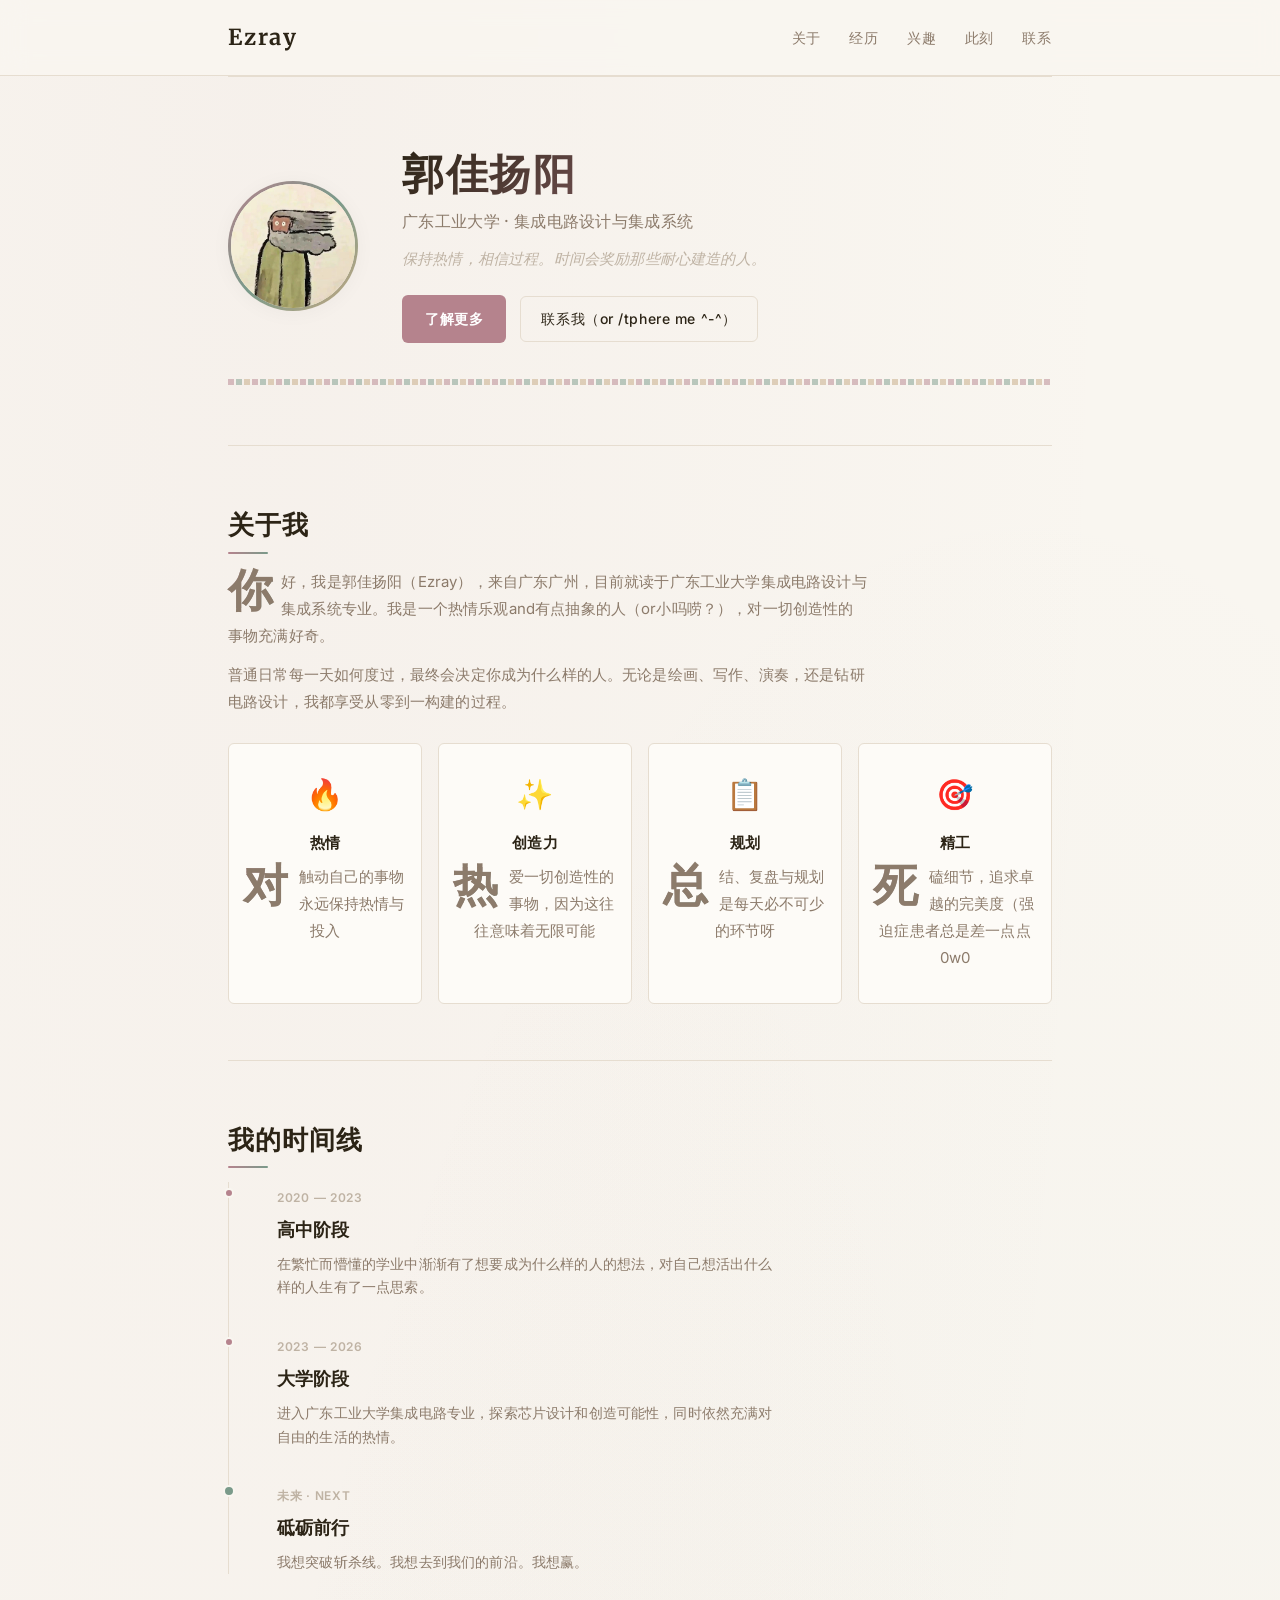
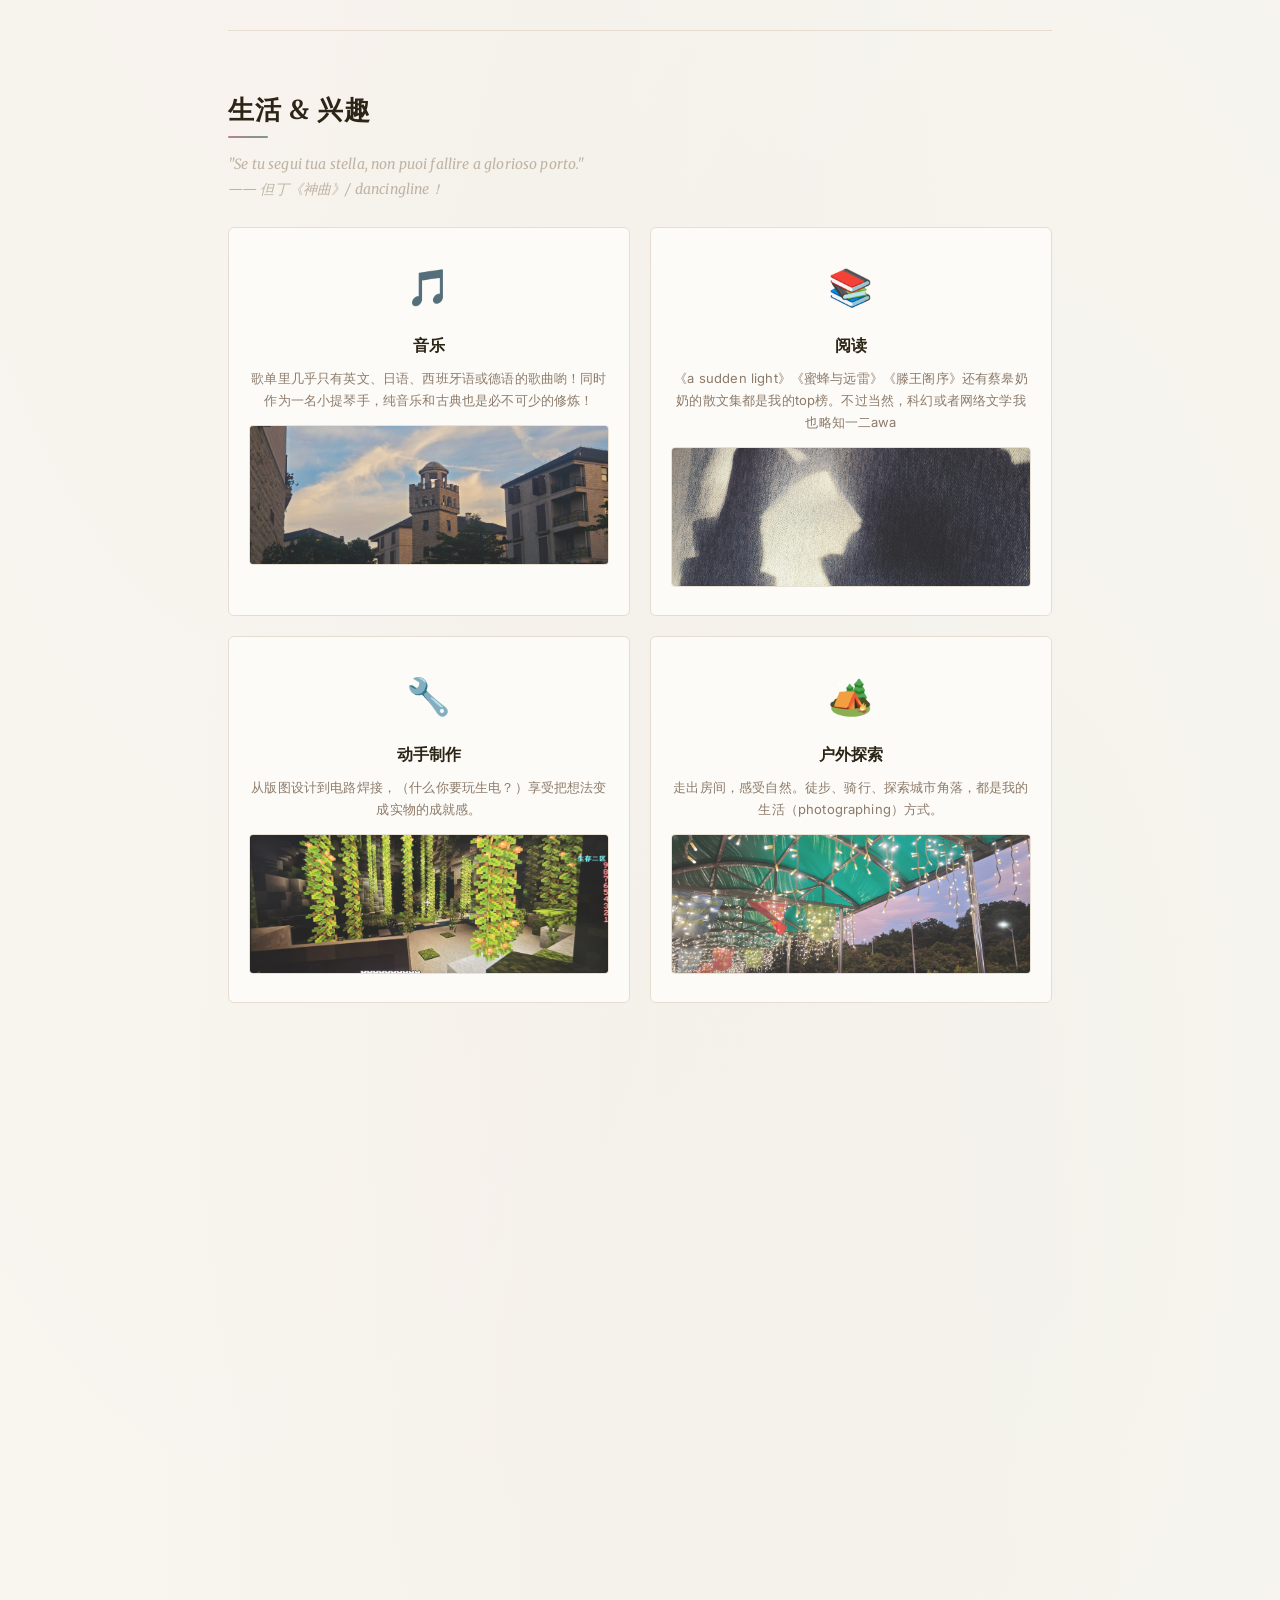
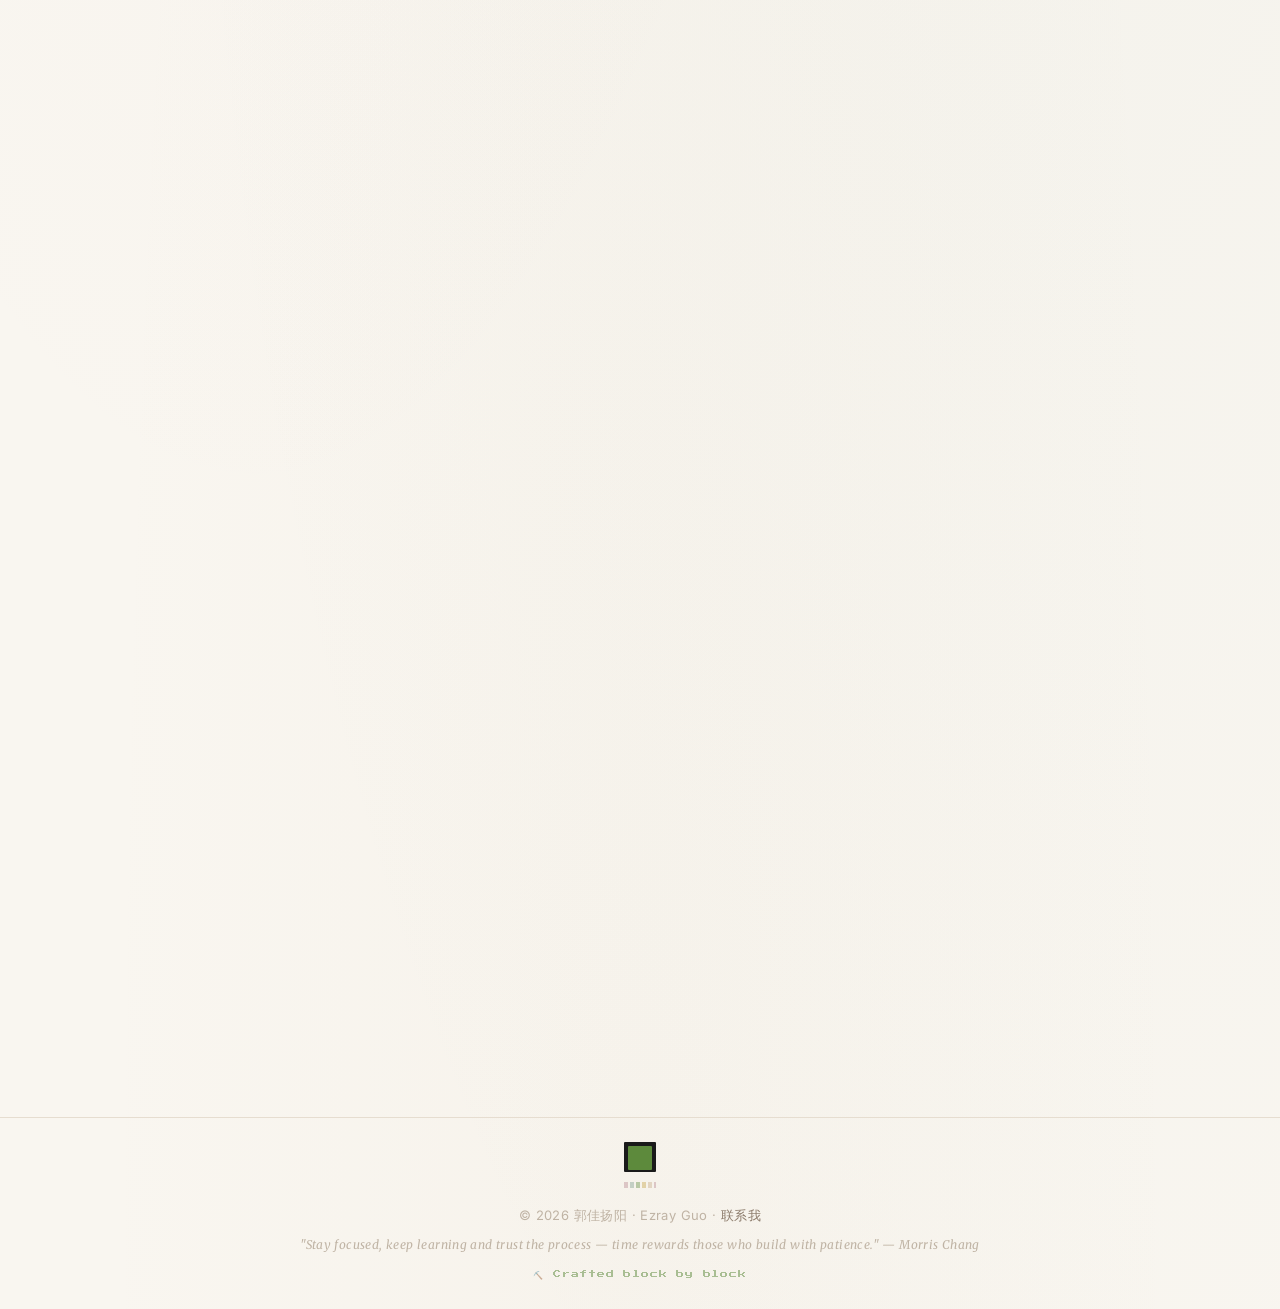
==== 请点击这里查看我的网页.html @ bd30892e "全面系统优化" ====
<!DOCTYPE html>
<html lang="zh-CN">
<head>
  <meta charset="UTF-8" />
  <meta name="viewport" content="width=device-width, initial-scale=1.0" />
  <title>Ezray Guo — 个人网站</title>
  <meta name="description" content="郭佳扬阳 — 广东工业大学，集成电路设计与集成系统。热爱音乐、阅读、创作与探索。" />
  <meta name="keywords" content="郭佳扬阳, Ezray Guo, 广东工业大学, 集成电路, IC 设计, 个人网站" />
  <meta property="og:title" content="Ezray Guo — 保持热情，相信过程" />
  <meta property="og:description" content="广东工业大学 | 集成电路设计。热爱音乐、阅读、创作与探索。" />
  <meta property="og:type" content="website" />
  <meta property="og:image" content="avatar.jpg" />
  <link href="https://fonts.googleapis.com/css2?family=Inter:wght@400;500;600;700&family=Merriweather:wght@400;700&family=Press+Start+2P&display=swap" rel="stylesheet">
  <link rel="stylesheet" href="style.css" />
</head>
<body>
  <header>
    <div class="container">
      <nav aria-label="主导航">
        <a href="#home" class="logo">Ezray</a>
        <ul class="nav-links">
          <li><a href="#about">关于</a></li>
          <li><a href="#timeline">经历</a></li>
          <li><a href="#interests">兴趣</a></li>
          <li><a href="#now">此刻</a></li>
          <li><a href="#contact">联系</a></li>
        </ul>
      </nav>
    </div>
  </header>

  <main>
    <div class="container">

      <!-- Hero -->
      <section id="home" class="hero" aria-labelledby="hero-title">
        <div class="hero-inner">
          <img src="avatar.jpg" alt="郭佳扬阳的头像" class="avatar" />
          <div class="intro">
            <h1 id="hero-title">郭佳扬阳</h1>
            <p class="subtitle">广东工业大学 · 集成电路设计与集成系统</p>
            <p class="tagline">保持热情，相信过程。时间会奖励那些耐心建造的人。</p>
            <p>
              <a href="#about" class="btn">了解更多</a>
              <a href="#contact" class="btn-outline">联系我（or /tphere me ^-^）</a>
            </p>
          </div>
        </div>
        <div class="pixel-divider"></div>
      </section>

      <!-- About Me -->
      <section id="about" aria-labelledby="about-title">
        <h2 id="about-title">关于我</h2>
        <p>你好，我是郭佳扬阳（Ezray），来自广东广州，目前就读于广东工业大学集成电路设计与集成系统专业。我是一个热情乐观and有点抽象的人（or小吗唠？），对一切创造性的事物充满好奇。</p>
        <p>普通日常每一天如何度过，最终会决定你成为什么样的人。无论是绘画、写作、演奏，还是钻研电路设计，我都享受从零到一构建的过程。</p>

        <div class="traits">
          <div class="trait-card">
            <span class="trait-icon">🔥</span>
            <h3>热情</h3>
            <p>对触动自己的事物永远保持热情与投入</p>
          </div>
          <div class="trait-card">
            <span class="trait-icon">✨</span>
            <h3>创造力</h3>
            <p>热爱一切创造性的事物，因为这往往意味着无限可能</p>
          </div>
          <div class="trait-card">
            <span class="trait-icon">📋</span>
            <h3>规划</h3>
            <p>总结、复盘与规划是每天必不可少的环节呀</p>
          </div>
          <div class="trait-card">
            <span class="trait-icon">🎯</span>
            <h3>精工</h3>
            <p>死磕细节，追求卓越的完美度（强迫症患者总是差一点点0w0</p>
          </div>
        </div>
      </section>

      <!-- Timeline -->
      <section id="timeline" aria-labelledby="timeline-title">
        <h2 id="timeline-title">我的时间线</h2>
        <div class="timeline">
          <div class="timeline-item">
            <div class="timeline-dot"></div>
            <div class="timeline-content">
              <span class="timeline-year">2020 — 2023</span>
              <h3>高中阶段</h3>
              <p>在繁忙而懵懂的学业中渐渐有了想要成为什么样的人的想法，对自己想活出什么样的人生有了一点思索。</p>
            </div>
          </div>
          <div class="timeline-item">
            <div class="timeline-dot"></div>
            <div class="timeline-content">
              <span class="timeline-year">2023 — 2026</span>
              <h3>大学阶段</h3>
              <p>进入广东工业大学集成电路专业，探索芯片设计和创造可能性，同时依然充满对自由的生活的热情。</p>
            </div>
          </div>
          <div class="timeline-item">
            <div class="timeline-dot future"></div>
            <div class="timeline-content">
              <span class="timeline-year">未来 · NEXT</span>
              <h3>砥砺前行</h3>
              <p>我想突破斩杀线。我想去到我们的前沿。我想赢。</p>
            </div>
          </div>
        </div>
      </section>

      <!-- Interests -->
      <section id="interests" aria-labelledby="interests-title">
        <h2 id="interests-title">生活 & 兴趣</h2>
        <p class="section-desc">"Se tu segui tua stella, non puoi fallire a glorioso porto."<br>—— 但丁《神曲》/ dancingline！</p>

        <div class="interests-grid">
          <div class="interest-card">
            <div class="interest-icon">🎵</div>
            <h3>音乐</h3>
            <p>歌单里几乎只有英文、日语、西班牙语或德语的歌曲喲！同时作为一名小提琴手，纯音乐和古典也是必不可少的修炼！</p>
            <img src="images/photo1.jpg" alt="音乐相关" class="interest-photo" />
          </div>
          <div class="interest-card">
            <div class="interest-icon">📚</div>
            <h3>阅读</h3>
            <p>《a sudden light》《蜜蜂与远雷》《滕王阁序》还有蔡皋奶奶的散文集都是我的top榜。不过当然，科幻或者网络文学我也略知一二awa</p>
            <img src="images/photo2.jpg" alt="阅读相关" class="interest-photo" />
          </div>
          <div class="interest-card">
            <div class="interest-icon">🔧</div>
            <h3>动手制作</h3>
            <p>从版图设计到电路焊接，（什么你要玩生电？）享受把想法变成实物的成就感。</p>
            <img src="images/photo3.png" alt="动手制作" class="interest-photo" />
          </div>
          <div class="interest-card">
            <div class="interest-icon">🏕️</div>
            <h3>户外探索</h3>
            <p>走出房间，感受自然。徒步、骑行、探索城市角落，都是我的生活（photographing）方式。</p>
            <img src="images/photo4.jpg" alt="户外探索" class="interest-photo" />
          </div>
        </div>
      </section>

      <!-- Now -->
      <section id="now" aria-labelledby="now-title">
        <h2 id="now-title">此刻 · Now</h2>
        <p class="section-desc">Inspired by <a href="https://nownownow.com/about" target="_blank" rel="noopener">the /now page movement</a> — 一个关于「我现在在做什么」的页面。</p>
        <div class="now-grid">
          <div class="now-item">
            <span class="now-label">📍 坐标</span>
            <span class="now-value">广东广州 · 大学城</span>
          </div>
          <div class="now-item">
            <span class="now-label">📚 在读</span>
            <span class="now-value">《蜜蜂与远雷》· 恩田陆</span>
          </div>
          <div class="now-item">
            <span class="now-label">🎧 在听</span>
            <span class="now-value">古典 · 纯音乐 · 小提琴</span>
          </div>
          <div class="now-item">
            <span class="now-label">💻 在做</span>
            <span class="now-value">IC 版图设计入门 · 电路基础</span>
          </div>
          <div class="now-item">
            <span class="now-label">🎯 专注</span>
            <span class="now-value">GPA 4.2+ · CET-6 550+</span>
          </div>
          <div class="now-item">
            <span class="now-label">🎮 放松</span>
            <span class="now-value">Minecraft · pve & 跑图</span>
          </div>
        </div>
        <p class="now-updated">Updated: 2026 年 9 月</p>
      </section>

      <!-- Goals -->
      <section id="goals" aria-labelledby="goals-title">
        <h2 id="goals-title">接下来的目标</h2>
        <div class="goals-list">
          <div class="goal-item">
            <span class="goal-number">01</span>
            <div>
              <h3>打好基础</h3>
              <p>大一阶段夯实数理与专业基础，目标绩点 4.2+，CET-6 550+</p>
            </div>
          </div>
          <div class="goal-item">
            <span class="goal-number">02</span>
            <div>
              <h3>探索方向</h3>
              <p>深入了解 IC 设计各细分方向，尤其是 Layout 版图设计</p>
            </div>
          </div>
          <div class="goal-item">
            <span class="goal-number">03</span>
            <div>
              <h3>保持热情</h3>
              <p>这是最重要的命题之一。无论走多远，都请不要忘记最初出发的理由</p>
            </div>
          </div>
        </div>
      </section>

      <!-- Contact -->
      <section id="contact" aria-labelledby="contact-title">
        <h2 id="contact-title">联系方式</h2>
        <p>欢迎随时联系我，无论是技术交流还是闲聊都很欢迎。</p>
        <ul class="contacts">
          <li>📧 邮箱：<a href="mailto:guojiayangyang@mails.gdut.edu.cn">guojiayangyang@mails.gdut.edu.cn</a></li>
          <li>💻 GitHub：<a href="https://github.com/yangjiaezray" target="_blank" rel="noopener">github.com/yangjiaezray</a></li>
        </ul>

        <h3>快速留言</h3>
        <form action="https://formspree.io/f/your-id" method="POST" class="contact-form" aria-label="联系表单">
          <label>
            姓名
            <input type="text" name="name" required />
          </label>
          <label>
            邮箱
            <input type="email" name="_replyto" required />
          </label>
          <label>
            内容
            <textarea name="message" rows="4" required></textarea>
          </label>
          <button type="submit">发送留言</button>
        </form>
      </section>

    </div>
  </main>

  <footer>
    <div class="container">
      <div class="mc-creeper" aria-label="Minecraft Creeper"></div>
      <div class="footer-pixel-deco"></div>
      <p>© 2026 郭佳扬阳 · Ezray Guo · <a href="mailto:guojiayangyang@mails.gdut.edu.cn">联系我</a></p>
      <p class="footer-quote">"Stay focused, keep learning and trust the process — time rewards those who build with patience." — Morris Chang</p>
      <p class="mc-tag">⛏️ Crafted block by block</p>
    </div>
  </footer>

  <button class="back-to-top" id="backToTop" aria-label="回到顶部">↑</button>

  <script type="application/ld+json">
  {
    "@context": "https://schema.org",
    "@type": "Person",
    "name": "郭佳扬阳",
    "alternateName": "Ezray Guo",
    "jobTitle": "Integrated Circuit Design Student",
    "affiliation": "Guangdong University of Technology",
    "email": "guojiayangyang@mails.gdut.edu.cn",
    "url": "https://github.com/yangjiaezray",
    "sameAs": [
      "https://github.com/yangjiaezray"
    ]
  }
  </script>
  <script src="script.js"></script>
</body>
</html>
---- style.css ----
/*
 style.css
 欧美文艺简约风 × 像素装饰
 European Literary Minimalist × Pixel Art Accents
 ─ Warm neutral palette, editorial typography, delicate borders
 ─ Subtle MC-inspired pixel elements, geometric line work
*/

:root {
  --bg: #f9f6f0;
  --card: #fdfbf7;
  --text: #2c2416;
  --muted: #8c7b6b;
  --muted-light: #bfb3a4;
  --accent: #b5838d;
  --accent-deep: #9b6b75;
  --accent-2: #9a8c7a;
  --accent-3: #7a9a8a;
  --accent-4: #c4a882;
  --mc-green: #5d8a3c;
  --mc-brown: #8b6b4a;
  --mc-gold: #c4a040;
  --border: #e6ddd0;
  --radius: 6px;
  --max-width: 880px;
  --transition: 0.3s cubic-bezier(0.25, 0.46, 0.45, 0.94);
}

* {
  box-sizing: border-box;
  margin: 0;
  padding: 0;
}

html {
  scroll-behavior: smooth;
}

body {
  font-family: "Inter", ui-sans-serif, system-ui, -apple-system, "Segoe UI", Roboto, "Helvetica Neue", Arial, sans-serif;
  color: var(--text);
  background: var(--bg);
  background-image:
    radial-gradient(ellipse at 20% 0%, rgba(181, 131, 141, 0.05) 0%, transparent 60%),
    radial-gradient(ellipse at 80% 60%, rgba(122, 154, 138, 0.04) 0%, transparent 60%),
    radial-gradient(ellipse at 50% 100%, rgba(196, 168, 130, 0.04) 0%, transparent 60%);
  -webkit-font-smoothing: antialiased;
  -moz-osx-font-smoothing: grayscale;
  line-height: 1.75;
  font-size: 16px;
  font-weight: 400;
  letter-spacing: 0.01em;
}

a {
  color: var(--accent);
  text-decoration: none;
  transition: color var(--transition);
  position: relative;
}

a:hover {
  color: var(--accent-deep);
}

/* ── Layout ── */
.container {
  max-width: var(--max-width);
  margin: 0 auto;
  padding: 0 28px;
}

/* ── Header / Nav ── */
header {
  position: sticky;
  top: 0;
  z-index: 100;
  background: rgba(249, 246, 240, 0.85);
  backdrop-filter: blur(12px);
  -webkit-backdrop-filter: blur(12px);
  border-bottom: 1px solid var(--border);
}

nav {
  display: flex;
  align-items: center;
  justify-content: space-between;
  padding: 18px 0;
}

.logo {
  font-family: "Merriweather", "Georgia", "Times New Roman", serif;
  font-weight: 700;
  font-size: 22px;
  letter-spacing: 0.08em;
  color: var(--text);
  text-decoration: none;
}

.logo:hover {
  color: var(--accent);
}

.nav-links {
  list-style: none;
  display: flex;
  gap: 28px;
}

.nav-links a {
  color: var(--muted);
  font-weight: 500;
  font-size: 14px;
  letter-spacing: 0.06em;
  text-transform: uppercase;
}

.nav-links a:hover {
  color: var(--text);
}

.nav-links a::after {
  content: '';
  position: absolute;
  bottom: -4px;
  left: 0;
  width: 0;
  height: 1px;
  background: var(--accent);
  transition: width var(--transition);
}

.nav-links a:hover::after {
  width: 100%;
}

/* ── Hero ── */
.hero {
  padding: 72px 0 60px;
  position: relative;
}

.hero-inner {
  display: flex;
  gap: 44px;
  align-items: center;
}

.avatar {
  width: 130px;
  height: 130px;
  border-radius: 9999px;
  object-fit: cover;
  border: 3px solid transparent;
  background: linear-gradient(var(--bg), var(--bg)) padding-box,
              linear-gradient(135deg, var(--accent), var(--accent-3), var(--accent-4)) border-box;
  box-shadow: 0 2px 20px rgba(44, 36, 22, 0.04);
  flex-shrink: 0;
  transition: transform var(--transition), box-shadow var(--transition);
}

.avatar:hover {
  transform: scale(1.03);
  box-shadow: 0 8px 32px rgba(44, 36, 22, 0.1);
}

.intro h1 {
  margin: 0;
  font-family: "Merriweather", "Georgia", "Times New Roman", serif;
  font-size: 42px;
  font-weight: 700;
  letter-spacing: 0.04em;
  line-height: 1.2;
  color: var(--text);
  background: linear-gradient(135deg, var(--text) 0%, var(--accent-deep) 100%);
  -webkit-background-clip: text;
  -webkit-text-fill-color: transparent;
  background-clip: text;
}

.subtitle {
  color: var(--muted);
  font-size: 16px;
  margin-top: 8px;
  font-weight: 500;
  letter-spacing: 0.02em;
}

.tagline {
  margin-top: 12px;
  color: var(--muted-light);
  font-size: 15px;
  font-style: italic;
  font-family: "Merriweather", "Georgia", serif;
  line-height: 1.6;
}

.intro p:last-child {
  margin-top: 24px;
}

.btn {
  display: inline-block;
  background: var(--accent);
  color: #fff;
  padding: 11px 22px;
  border-radius: var(--radius);
  font-weight: 600;
  font-size: 14px;
  letter-spacing: 0.04em;
  margin-right: 10px;
  transition: all var(--transition);
  border: 1px solid transparent;
}

.btn:hover {
  background: var(--accent-deep);
  color: #fff;
  text-decoration: none;
  transform: translateY(-1px);
  box-shadow: 0 4px 16px rgba(181, 131, 141, 0.25);
}

.btn-outline {
  display: inline-block;
  border: 1px solid var(--border);
  color: var(--text);
  padding: 10px 20px;
  border-radius: var(--radius);
  font-size: 14px;
  font-weight: 500;
  letter-spacing: 0.04em;
  transition: all var(--transition);
  background: transparent;
}

.btn-outline:hover {
  border-color: var(--accent);
  color: var(--accent);
  text-decoration: none;
  transform: translateY(-1px);
}

/* ── Pixel Divider ── */
.pixel-divider {
  width: 100%;
  height: 6px;
  margin-top: 36px;
  background:
    repeating-linear-gradient(
      90deg,
      var(--accent) 0px,
      var(--accent) 6px,
      transparent 6px,
      transparent 8px,
      var(--accent-3) 8px,
      var(--accent-3) 14px,
      transparent 14px,
      transparent 16px,
      var(--accent-4) 16px,
      var(--accent-4) 22px,
      transparent 22px,
      transparent 24px
    );
  opacity: 0.5;
}

/* ── Sections ── */
section {
  padding: 56px 0;
  border-top: 1px solid var(--border);
  position: relative;
}

section h2 {
  font-family: "Merriweather", "Georgia", "Times New Roman", serif;
  font-size: 26px;
  font-weight: 700;
  margin: 0 0 20px;
  letter-spacing: 0.04em;
  color: var(--text);
  position: relative;
  display: inline-block;
}

section h2::after {
  content: '';
  position: absolute;
  bottom: -6px;
  left: 0;
  width: 40px;
  height: 2px;
  background: linear-gradient(90deg, var(--accent), var(--accent-3));
  border-radius: 1px;
}

/* ═══ Artistic Corner Brackets on section hover ═══ */
section::before,
section::after {
  content: '';
  position: absolute;
  width: 20px;
  height: 20px;
  opacity: 0;
  transition: opacity 0.4s ease;
  pointer-events: none;
}

section::before {
  top: 30px;
  left: 0;
  border-top: 1px solid var(--accent);
  border-left: 1px solid var(--accent);
}

section::after {
  top: 30px;
  right: 0;
  border-top: 1px solid var(--accent);
  border-right: 1px solid var(--accent);
}

section:hover::before,
section:hover::after {
  opacity: 0.3;
}

/* ── About ── */
#about p {
  max-width: 640px;
  color: var(--muted);
  font-size: 15px;
  line-height: 1.8;
  margin-bottom: 12px;
}

#about p:first-of-type::first-letter {
  font-family: "Merriweather", "Georgia", serif;
  font-size: 3em;
  font-weight: 700;
  float: left;
  line-height: 0.8;
  margin-right: 8px;
  margin-top: 4px;
  background: linear-gradient(135deg, var(--accent), var(--accent-3));
  -webkit-background-clip: text;
  -webkit-text-fill-color: transparent;
  background-clip: text;
}

/* ── Traits ── */
.traits {
  display: grid;
  grid-template-columns: repeat(4, 1fr);
  gap: 16px;
  margin-top: 28px;
}

.trait-card {
  text-align: center;
  padding: 24px 14px 20px;
  background: var(--card);
  border-radius: var(--radius);
  border: 1px solid var(--border);
  transition: all var(--transition);
  position: relative;
  overflow: hidden;
}

.trait-card::before {
  content: '';
  position: absolute;
  top: 0;
  left: 0;
  width: 100%;
  height: 3px;
  transform: scaleX(0);
  transform-origin: left;
  transition: transform var(--transition);
}

.trait-card:nth-child(1)::before { background: var(--accent); }
.trait-card:nth-child(2)::before { background: var(--accent-3); }
.trait-card:nth-child(3)::before { background: var(--accent-4); }
.trait-card:nth-child(4)::before { background: var(--accent-2); }

/* Corner accent on trait cards */
.trait-card::after {
  content: '';
  position: absolute;
  bottom: 0;
  right: 0;
  width: 12px;
  height: 12px;
  border-bottom: 1px solid var(--accent);
  border-right: 1px solid var(--accent);
  opacity: 0;
  transition: opacity var(--transition);
}

.trait-card:hover {
  border-color: var(--accent);
  transform: translateY(-2px);
  box-shadow: 0 8px 28px rgba(44, 36, 22, 0.06);
}

.trait-card:hover::before {
  transform: scaleX(1);
}

.trait-card:hover::after {
  opacity: 0.5;
}

.trait-icon {
  font-size: 30px;
  display: block;
  margin-bottom: 10px;
  transition: transform var(--transition);
}

.trait-card:hover .trait-icon {
  transform: scale(1.15);
}

.trait-card h3 {
  font-family: "Merriweather", "Georgia", serif;
  font-size: 15px;
  font-weight: 700;
  margin: 0 0 6px;
  color: var(--text);
}

.trait-card p {
  font-size: 13px;
  color: var(--muted);
  line-height: 1.6;
  margin: 0;
}

/* ── Timeline ── */
.section-desc {
  color: var(--muted-light);
  font-style: italic;
  font-family: "Merriweather", "Georgia", serif;
  font-size: 14px;
  margin-bottom: 24px;
  line-height: 1.8;
}

.timeline {
  position: relative;
  padding-left: 28px;
  border-left: 1px solid var(--border);
}

.timeline-item {
  position: relative;
  margin-bottom: 32px;
  padding-left: 20px;
  transition: transform var(--transition);
}

.timeline-item:last-child {
  margin-bottom: 0;
}

.timeline-item:hover {
  transform: translateX(4px);
}

.timeline-dot {
  position: absolute;
  left: -33px;
  top: 6px;
  width: 10px;
  height: 10px;
  border-radius: 50%;
  background: var(--accent);
  border: 2px solid var(--bg);
  transition: all var(--transition);
}

.timeline-item:hover .timeline-dot {
  transform: scale(1.4);
  box-shadow: 0 0 0 6px rgba(181, 131, 141, 0.12);
}

.timeline-dot.future {
  background: var(--accent-3);
  width: 12px;
  height: 12px;
  left: -34px;
  top: 5px;
}

.timeline-year {
  font-size: 12px;
  color: var(--muted-light);
  letter-spacing: 0.06em;
  text-transform: uppercase;
  font-weight: 600;
}

.timeline-content h3 {
  font-family: "Merriweather", "Georgia", serif;
  font-size: 18px;
  font-weight: 700;
  margin: 4px 0 6px;
  color: var(--text);
}

.timeline-content p {
  color: var(--muted);
  font-size: 14px;
  line-height: 1.7;
  margin: 0;
  max-width: 500px;
}

/* ── Interests Grid ── */
.interests-grid {
  display: grid;
  grid-template-columns: repeat(2, 1fr);
  gap: 20px;
}

.interest-card {
  text-align: center;
  padding: 28px 20px 20px;
  background: var(--card);
  border-radius: var(--radius);
  border: 1px solid var(--border);
  transition: all var(--transition);
  position: relative;
  overflow: hidden;
}

.interest-card::before {
  content: '';
  position: absolute;
  top: 0;
  left: 0;
  width: 100%;
  height: 3px;
  transform: scaleX(0);
  transform-origin: left;
  transition: transform var(--transition);
}

.interest-card:nth-child(1)::before { background: var(--accent); }
.interest-card:nth-child(2)::before { background: var(--accent-3); }
.interest-card:nth-child(3)::before { background: var(--accent-4); }
.interest-card:nth-child(4)::before { background: var(--accent-2); }

/* Corner accent on interest cards */
.interest-card::after {
  content: '';
  position: absolute;
  bottom: 0;
  right: 0;
  width: 14px;
  height: 14px;
  border-bottom: 1px solid var(--accent-3);
  border-right: 1px solid var(--accent-3);
  opacity: 0;
  transition: opacity var(--transition);
}

.interest-card:hover {
  border-color: var(--accent);
  transform: translateY(-2px);
  box-shadow: 0 8px 28px rgba(44, 36, 22, 0.06);
}

.interest-card:hover::before {
  transform: scaleX(1);
}

.interest-card:hover::after {
  opacity: 0.5;
}

.interest-icon {
  font-size: 36px;
  margin-bottom: 12px;
  transition: transform var(--transition);
}

.interest-card:hover .interest-icon {
  transform: scale(1.15);
}

.interest-card h3 {
  font-family: "Merriweather", "Georgia", serif;
  font-size: 16px;
  font-weight: 700;
  margin: 0 0 8px;
  color: var(--text);
}

.interest-card p {
  font-size: 13px;
  color: var(--muted);
  line-height: 1.7;
  margin: 0;
}

.interest-photo {
  width: 100%;
  height: 140px;
  object-fit: cover;
  border-radius: 4px;
  margin-top: 14px;
  border: 1px solid var(--border);
  opacity: 0.85;
  transition: opacity var(--transition), transform var(--transition);
  background: var(--border);
}

.interest-card:hover .interest-photo {
  opacity: 1;
}

/* ── Now ── */
.now-grid {
  display: grid;
  grid-template-columns: repeat(2, 1fr);
  gap: 1px;
  background: var(--border);
  border: 1px solid var(--border);
  border-radius: var(--radius);
  overflow: hidden;
  max-width: 640px;
}

.now-item {
  display: flex;
  flex-direction: column;
  gap: 4px;
  padding: 20px 22px;
  background: var(--card);
  transition: background var(--transition);
}

.now-item:hover {
  background: #fdfaf5;
}

.now-label {
  font-size: 11px;
  color: var(--muted-light);
  letter-spacing: 0.08em;
  text-transform: uppercase;
  font-weight: 600;
}

.now-value {
  font-family: "Merriweather", "Georgia", serif;
  font-size: 14px;
  color: var(--text);
  font-weight: 500;
  line-height: 1.5;
}

.now-updated {
  margin-top: 16px;
  font-size: 11px;
  color: var(--muted-light);
  font-style: italic;
  font-family: "Merriweather", "Georgia", serif;
  letter-spacing: 0.04em;
}

/* ═══ MC Pixel Art: Grass Block ═══ */
.mc-grass-block {
  width: 40px;
  height: 40px;
  margin: 0 auto 10px;
  position: relative;
  background: var(--mc-brown);
  border-radius: 2px;
  box-shadow:
    /* 顶部草皮 - 绿色像素 */
    0 0 0 2px var(--mc-green),
    /* 草皮纹理 */
    4px -8px 0 0 var(--mc-green),
    -4px -8px 0 0 var(--mc-green),
    0 -8px 0 0 var(--mc-green),
    8px 0 0 0 var(--mc-green),
    -8px 0 0 0 var(--mc-green),
    4px -4px 0 0 var(--mc-green),
    -4px -4px 0 0 var(--mc-green),
    0 -4px 0 0 var(--mc-green),
    /* 侧面纹理 */
    4px 0 0 0 var(--mc-brown),
    -4px 0 0 0 var(--mc-brown),
    0 4px 0 0 var(--mc-brown),
    4px 4px 0 0 var(--mc-brown),
    -4px 4px 0 0 var(--mc-brown);
}

/* ═══ MC Pixel Art: Diamond ═══ */
.mc-diamond {
  width: 0;
  height: 0;
  margin: 0 auto 16px;
  position: relative;
}

.mc-diamond::before {
  content: '';
  position: absolute;
  top: -18px;
  left: -18px;
  width: 36px;
  height: 36px;
  background: #3ab3da;
  clip-path: polygon(50% 0%, 100% 30%, 100% 70%, 50% 100%, 0% 70%, 0% 30%);
  box-shadow:
    0 0 0 2px #2d9ec0,
    inset 0 0 0 3px rgba(255,255,255,0.3);
}

/* ═══ MC Creeper Face (footer accent) ═══ */
.mc-creeper {
  width: 24px;
  height: 24px;
  margin: 0 auto 12px;
  position: relative;
  background: var(--mc-green);
  border-radius: 1px;
  box-shadow:
    /* 眼睛 - 黑色 */
    4px -4px 0 0 #1a1a1a,
    -4px -4px 0 0 #1a1a1a,
    /* 嘴巴 */
    0 2px 0 0 #1a1a1a,
    4px 2px 0 0 #1a1a1a,
    -4px 2px 0 0 #1a1a1a;
}

/* ── Gallery (保留原有样式，供未来使用) ── */
.gallery-grid {
  display: grid;
  grid-template-columns: repeat(3, 1fr);
  gap: 16px;
}

.gallery-item {
  border-radius: var(--radius);
  overflow: hidden;
  border: 1px solid var(--border);
  transition: all var(--transition);
  aspect-ratio: 4 / 3;
  background: var(--border);
  position: relative;
}

.gallery-item img {
  width: 100%;
  height: 100%;
  object-fit: cover;
  transition: transform 0.5s ease;
}

.gallery-item::after {
  content: '';
  position: absolute;
  top: 8px;
  left: 8px;
  width: 10px;
  height: 10px;
  background:
    linear-gradient(to right, var(--accent) 2px, transparent 2px),
    linear-gradient(to bottom, var(--accent) 2px, transparent 2px);
  opacity: 0;
  transition: opacity var(--transition);
  pointer-events: none;
}

.gallery-item:hover {
  border-color: var(--accent);
  box-shadow: 0 8px 28px rgba(44, 36, 22, 0.08);
}

.gallery-item:hover img {
  transform: scale(1.05);
}

.gallery-item:hover::after {
  opacity: 0.6;
}

/* ── Goals ── */
.goals-list {
  display: grid;
  gap: 20px;
  max-width: 600px;
}

.goal-item {
  display: flex;
  gap: 18px;
  align-items: flex-start;
  transition: transform var(--transition);
  padding: 4px 0;
}

.goal-item:hover {
  transform: translateX(4px);
}

.goal-number {
  font-family: "Merriweather", "Georgia", serif;
  font-size: 32px;
  font-weight: 700;
  color: var(--accent);
  opacity: 0.5;
  line-height: 1;
  flex-shrink: 0;
  width: 40px;
  transition: all var(--transition);
}

.goal-item:hover .goal-number {
  opacity: 0.8;
  color: var(--accent-deep);
}

.goal-item h3 {
  font-family: "Merriweather", "Georgia", serif;
  font-size: 17px;
  font-weight: 700;
  margin: 0 0 4px;
  color: var(--text);
}

.goal-item p {
  color: var(--muted);
  font-size: 14px;
  line-height: 1.7;
  margin: 0;
}

/* ── Contact ── */
.contacts {
  list-style: none;
  padding: 0;
  margin: 12px 0 0;
  color: var(--muted);
  font-size: 15px;
  display: grid;
  gap: 8px;
}

.contacts a {
  font-weight: 500;
}

#contact h3 {
  font-family: "Merriweather", "Georgia", serif;
  font-size: 18px;
  font-weight: 600;
  margin: 32px 0 12px;
  color: var(--text);
}

.contact-form {
  display: grid;
  gap: 16px;
  margin-top: 12px;
  max-width: 500px;
}

.contact-form label {
  display: flex;
  flex-direction: column;
  font-size: 13px;
  color: var(--muted);
  letter-spacing: 0.04em;
  text-transform: uppercase;
  font-weight: 500;
  gap: 6px;
}

.contact-form input,
.contact-form textarea {
  padding: 12px 14px;
  border-radius: var(--radius);
  border: 1px solid var(--border);
  font-size: 15px;
  font-family: "Inter", sans-serif;
  background: var(--card);
  color: var(--text);
  transition: all var(--transition);
  resize: vertical;
}

.contact-form input:focus,
.contact-form textarea:focus {
  outline: none;
  border-color: var(--accent);
  box-shadow: 0 0 0 3px rgba(181, 131, 141, 0.08);
}

.contact-form button {
  width: max-content;
  padding: 12px 24px;
  border-radius: var(--radius);
  background: var(--accent);
  color: #fff;
  border: none;
  font-weight: 600;
  font-size: 14px;
  letter-spacing: 0.04em;
  cursor: pointer;
  transition: all var(--transition);
  position: relative;
  overflow: hidden;
}

.contact-form button::after {
  content: '';
  position: absolute;
  bottom: 0;
  left: 0;
  width: 100%;
  height: 2px;
  background: rgba(255,255,255,0.4);
  transform: scaleX(0);
  transform-origin: left;
  transition: transform var(--transition);
}

.contact-form button:hover {
  background: var(--accent-deep);
  transform: translateY(-1px);
  box-shadow: 0 4px 16px rgba(181, 131, 141, 0.25);
}

.contact-form button:hover::after {
  transform: scaleX(1);
}

/* ── Footer ── */
footer {
  padding: 28px 0;
  color: var(--muted-light);
  text-align: center;
  border-top: 1px solid var(--border);
  font-size: 13px;
  letter-spacing: 0.03em;
  position: relative;
}

footer a {
  color: var(--muted);
  font-weight: 500;
}

footer a:hover {
  color: var(--accent);
}

/* MC pixel deco above footer */
.footer-pixel-deco {
  width: 32px;
  height: 6px;
  margin: 0 auto 16px;
  background:
    repeating-linear-gradient(
      90deg,
      var(--accent) 0px,
      var(--accent) 4px,
      transparent 4px,
      transparent 6px,
      var(--accent-3) 6px,
      var(--accent-3) 10px,
      transparent 10px,
      transparent 12px,
      var(--mc-green) 12px,
      var(--mc-green) 16px,
      transparent 16px,
      transparent 18px,
      var(--mc-gold) 18px,
      var(--mc-gold) 22px,
      transparent 22px,
      transparent 24px,
      var(--accent-4) 24px,
      var(--accent-4) 28px,
      transparent 28px,
      transparent 30px
    );
  opacity: 0.4;
}

.footer-quote {
  font-family: "Merriweather", "Georgia", serif;
  font-style: italic;
  font-size: 12px;
  margin-top: 8px;
  color: var(--muted-light);
}

.mc-tag {
  font-family: "Press Start 2P", monospace;
  font-size: 8px;
  margin-top: 12px;
  color: var(--mc-green);
  opacity: 0.5;
  letter-spacing: 0.1em;
}

/* ── Back to Top ── */
.back-to-top {
  position: fixed;
  bottom: 28px;
  right: 28px;
  width: 40px;
  height: 40px;
  border-radius: 2px;
  background: var(--accent);
  color: #fff;
  border: none;
  cursor: pointer;
  font-size: 18px;
  display: flex;
  align-items: center;
  justify-content: center;
  opacity: 0;
  transform: translateY(12px);
  transition: all var(--transition);
  pointer-events: none;
  z-index: 200;
  box-shadow: 0 4px 16px rgba(181, 131, 141, 0.2);
}

.back-to-top.visible {
  opacity: 1;
  transform: translateY(0);
  pointer-events: auto;
}

.back-to-top:hover {
  background: var(--accent-deep);
  transform: translateY(-2px);
  box-shadow: 0 6px 20px rgba(181, 131, 141, 0.3);
}

/* ── Scroll Reveal ── */
.reveal {
  opacity: 0;
  transform: translateY(24px);
  transition: opacity 0.7s ease, transform 0.7s ease;
}

.reveal.visible {
  opacity: 1;
  transform: translateY(0);
}

/* ── Responsive ── */
@media (max-width: 719px) {
  .hero {
    padding: 48px 0 36px;
  }

  .hero-inner {
    flex-direction: column;
    align-items: flex-start;
    gap: 24px;
  }

  .avatar {
    width: 100px;
    height: 100px;
  }

  .intro h1 {
    font-size: 32px;
  }

  .traits {
    grid-template-columns: repeat(2, 1fr);
  }

  .interests-grid {
    grid-template-columns: 1fr;
  }

  .now-grid {
    grid-template-columns: 1fr;
  }

  .gallery-grid {
    grid-template-columns: repeat(2, 1fr);
  }

  .mc-floating-block {
    display: none;
  }

  .nav-links {
    gap: 16px;
  }

  nav {
    padding: 14px 0;
  }

  section {
    padding: 40px 0;
  }

  .back-to-top {
    bottom: 20px;
    right: 20px;
    width: 36px;
    height: 36px;
    font-size: 16px;
  }

  .pixel-divider {
    margin-top: 24px;
  }

  #about p:first-of-type::first-letter {
    font-size: 2.4em;
  }
}

/* ── Focus ── */
:focus {
  outline: none;
}

:focus-visible {
  outline: 2px solid var(--accent);
  outline-offset: 3px;
  border-radius: 4px;
}

/* ── Print ── */
@media print {
  :root {
    --bg: #fff;
  }
  nav,
  .contact-form,
  .back-to-top,
  .gallery-item,
  .pixel-divider,
  .footer-pixel-deco {
    display: none;
  }
  body {
    font-size: 12pt;
  }
}

/* ── Dark Mode ── */
@media (prefers-color-scheme: dark) {
  :root {
    --bg: #1a1814;
    --card: #211e18;
    --text: #e8e0d0;
    --muted: #a09480;
    --muted-light: #6b6254;
    --accent: #c9a0a8;
    --accent-deep: #b0868e;
    --accent-2: #a89880;
    --accent-3: #8aac9a;
    --accent-4: #c4b098;
    --mc-green: #6da84a;
    --mc-brown: #9a7a58;
    --mc-gold: #d4b050;
    --border: #2e2a22;
  }

  .now-item:hover {
    background: #25221a;
  }

  body {
    background-image:
      radial-gradient(ellipse at 20% 0%, rgba(201, 160, 168, 0.08) 0%, transparent 60%),
      radial-gradient(ellipse at 80% 60%, rgba(138, 172, 154, 0.06) 0%, transparent 60%),
      radial-gradient(ellipse at 50% 100%, rgba(196, 176, 152, 0.05) 0%, transparent 60%);
  }

  header {
    background: rgba(26, 24, 20, 0.85);
  }

  .btn:hover {
    background: var(--accent-deep);
  }

  .avatar {
    background: linear-gradient(var(--bg), var(--bg)) padding-box,
                linear-gradient(135deg, var(--accent), var(--accent-3), var(--accent-4)) border-box;
  }
}
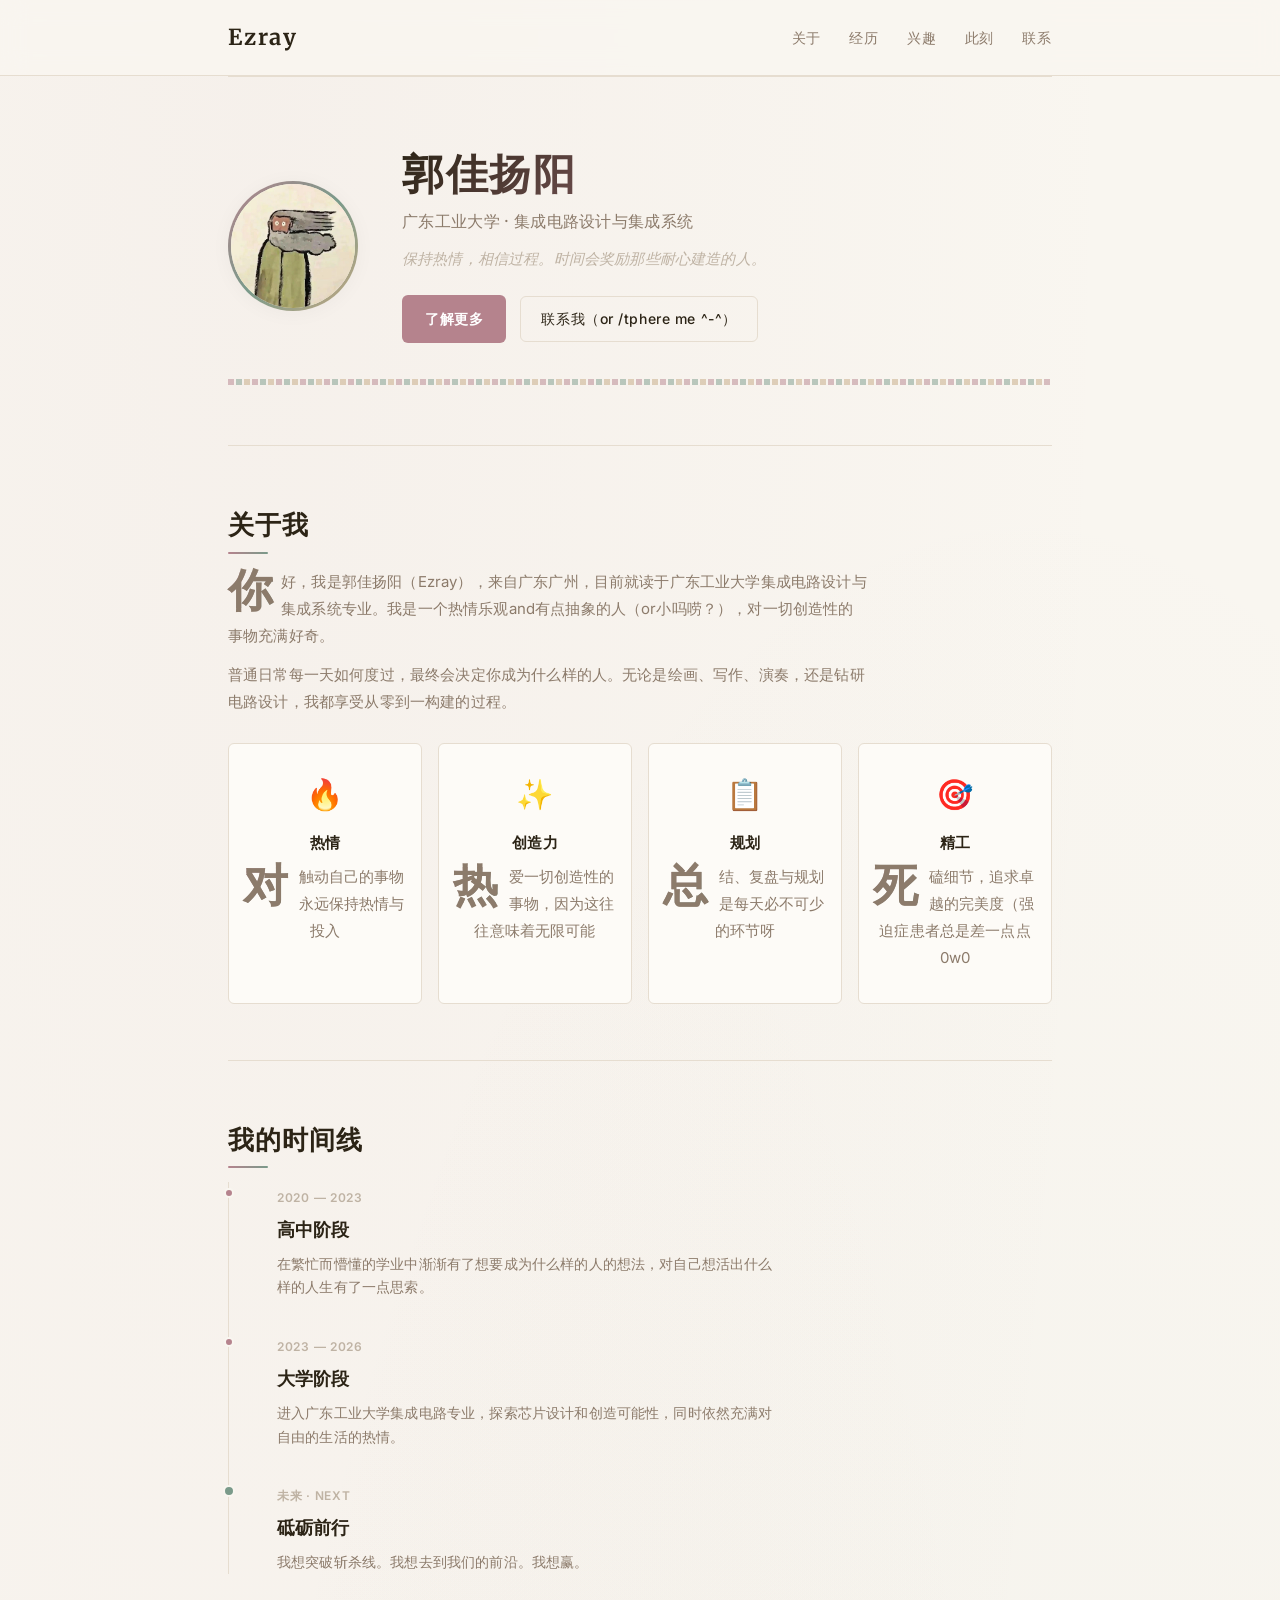
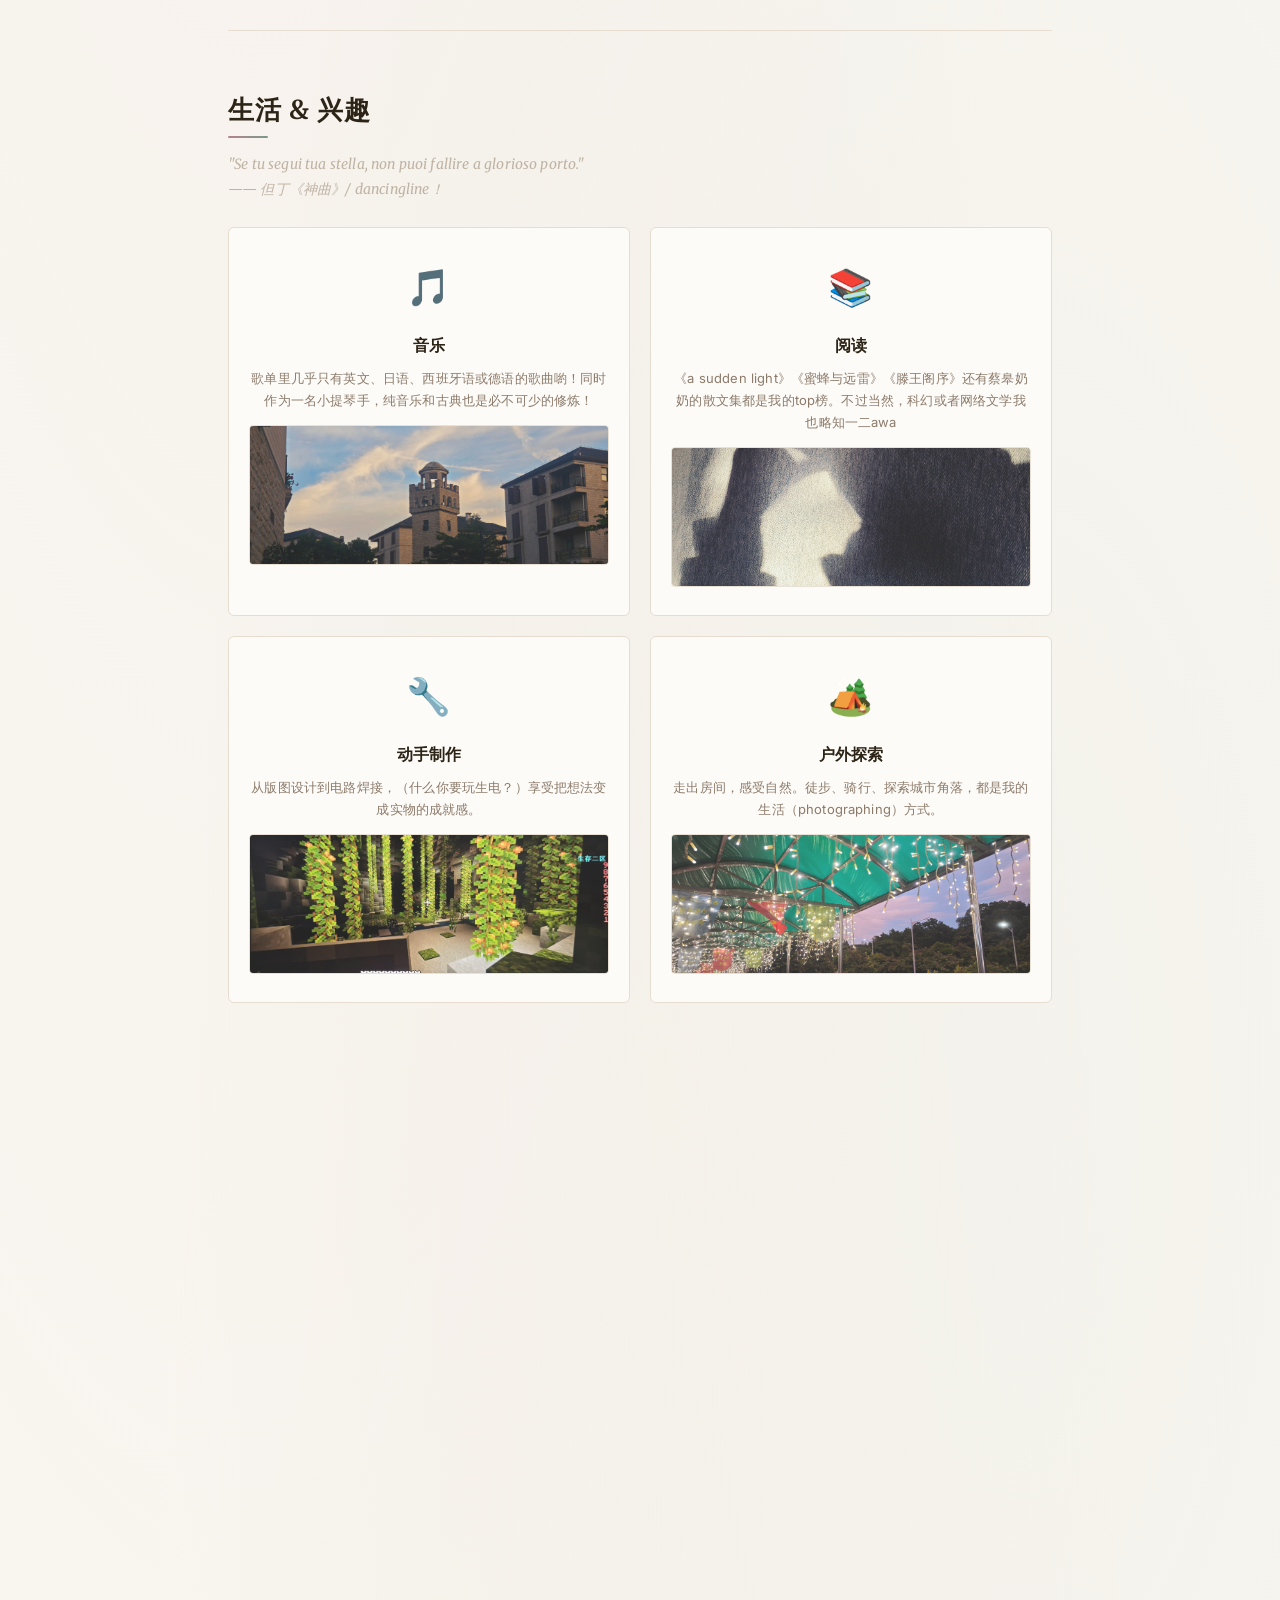
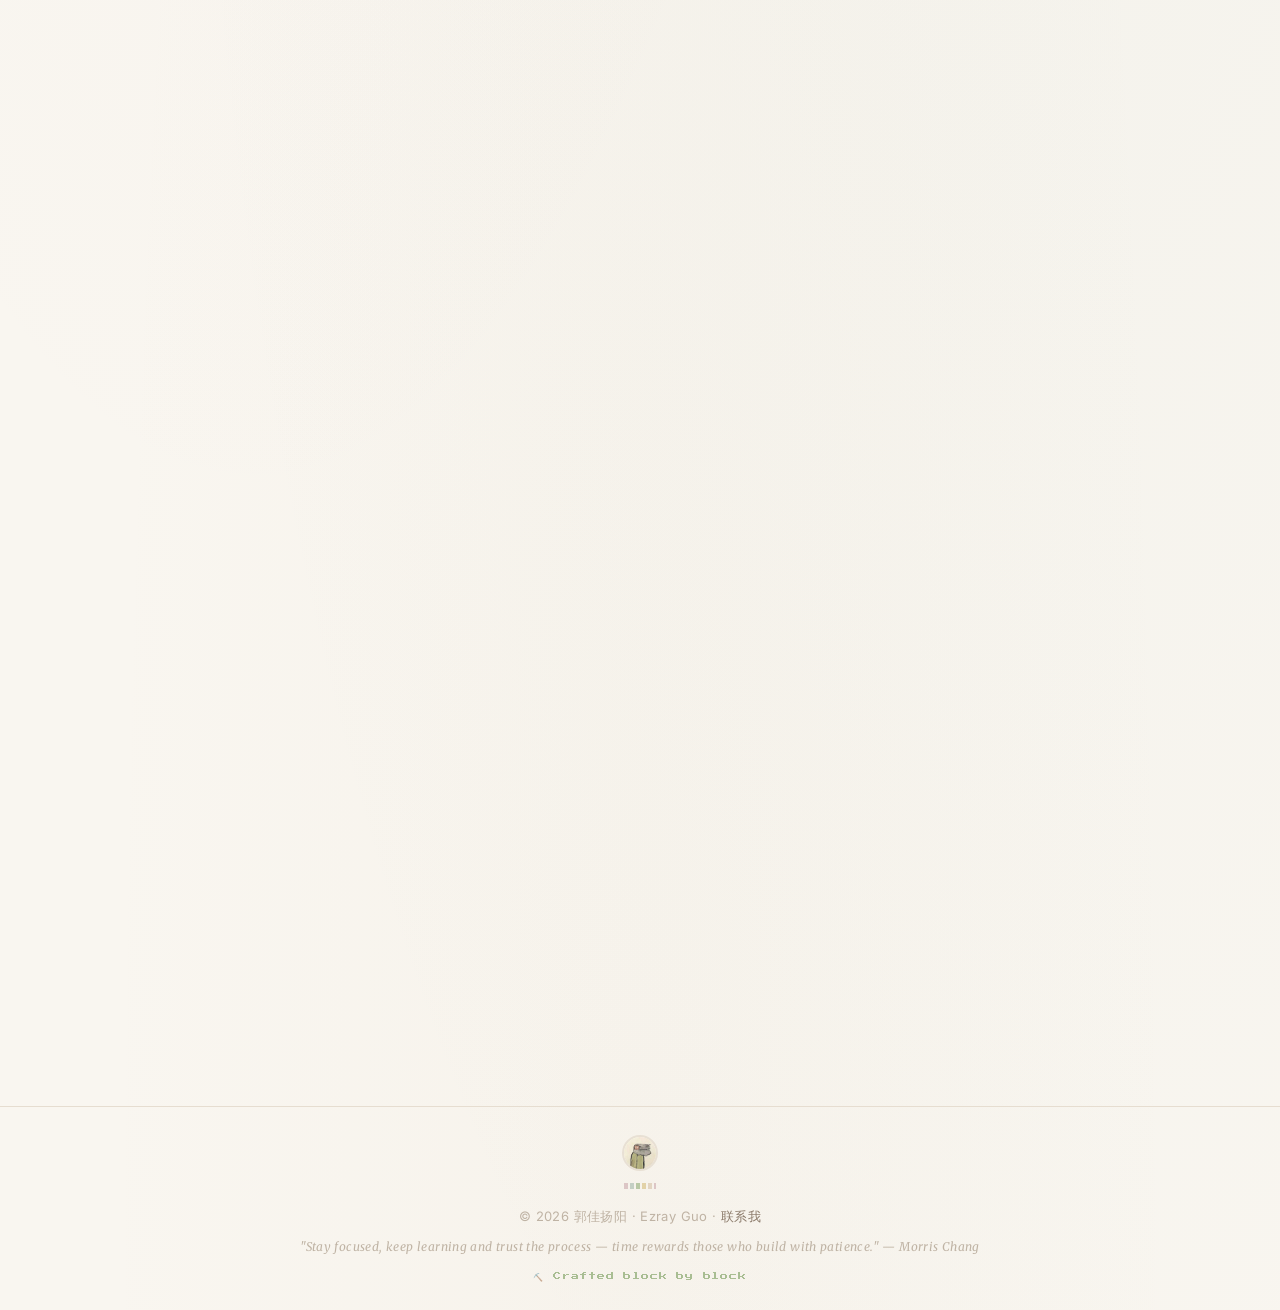
==== commit 46a15b6a: "优化2" ====
--- a/请点击这里查看我的网页.html
+++ b/请点击这里查看我的网页.html
@@ -10,10 +10,13 @@
   <meta property="og:description" content="广东工业大学 | 集成电路设计。热爱音乐、阅读、创作与探索。" />
   <meta property="og:type" content="website" />
   <meta property="og:image" content="avatar.jpg" />
+  <link rel="icon" type="image/jpeg" href="avatar.jpg" />
+  <link rel="apple-touch-icon" href="avatar.jpg" />
   <link href="https://fonts.googleapis.com/css2?family=Inter:wght@400;500;600;700&family=Merriweather:wght@400;700&family=Press+Start+2P&display=swap" rel="stylesheet">
   <link rel="stylesheet" href="style.css" />
 </head>
 <body>
+  <div class="scroll-progress" id="scrollProgress"></div>
   <header>
     <div class="container">
       <nav aria-label="主导航">
@@ -120,25 +123,25 @@
             <div class="interest-icon">🎵</div>
             <h3>音乐</h3>
             <p>歌单里几乎只有英文、日语、西班牙语或德语的歌曲喲！同时作为一名小提琴手，纯音乐和古典也是必不可少的修炼！</p>
-            <img src="images/photo1.jpg" alt="音乐相关" class="interest-photo" />
+            <img src="images/photo1.jpg" alt="音乐相关" class="interest-photo" loading="lazy" />
           </div>
           <div class="interest-card">
             <div class="interest-icon">📚</div>
             <h3>阅读</h3>
             <p>《a sudden light》《蜜蜂与远雷》《滕王阁序》还有蔡皋奶奶的散文集都是我的top榜。不过当然，科幻或者网络文学我也略知一二awa</p>
-            <img src="images/photo2.jpg" alt="阅读相关" class="interest-photo" />
+            <img src="images/photo2.jpg" alt="阅读相关" class="interest-photo" loading="lazy" />
           </div>
           <div class="interest-card">
             <div class="interest-icon">🔧</div>
             <h3>动手制作</h3>
             <p>从版图设计到电路焊接，（什么你要玩生电？）享受把想法变成实物的成就感。</p>
-            <img src="images/photo3.png" alt="动手制作" class="interest-photo" />
+            <img src="images/photo3.png" alt="动手制作" class="interest-photo" loading="lazy" />
           </div>
           <div class="interest-card">
             <div class="interest-icon">🏕️</div>
             <h3>户外探索</h3>
             <p>走出房间，感受自然。徒步、骑行、探索城市角落，都是我的生活（photographing）方式。</p>
-            <img src="images/photo4.jpg" alt="户外探索" class="interest-photo" />
+            <img src="images/photo4.jpg" alt="户外探索" class="interest-photo" loading="lazy" />
           </div>
         </div>
       </section>
@@ -146,7 +149,6 @@
       <!-- Now -->
       <section id="now" aria-labelledby="now-title">
         <h2 id="now-title">此刻 · Now</h2>
-        <p class="section-desc">Inspired by <a href="https://nownownow.com/about" target="_blank" rel="noopener">the /now page movement</a> — 一个关于「我现在在做什么」的页面。</p>
         <div class="now-grid">
           <div class="now-item">
             <span class="now-label">📍 坐标</span>
@@ -198,7 +200,7 @@
             <span class="goal-number">03</span>
             <div>
               <h3>保持热情</h3>
-              <p>这是最重要的命题之一。无论走多远，都请不要忘记最初出发的理由</p>
+              <p>这是最重要的命题之一——无论走多远，都请不要忘记最初出发的理由</p>
             </div>
           </div>
         </div>
@@ -229,6 +231,7 @@
           </label>
           <button type="submit">发送留言</button>
         </form>
+        <p class="form-hint">💡 留言功能需要配置 Formspree。前往 <a href="https://formspree.io" target="_blank" rel="noopener">formspree.io</a> 注册后将表单 ID 替换 <code>your-id</code> 即可。</p>
       </section>
 
     </div>
@@ -236,7 +239,7 @@
 
   <footer>
     <div class="container">
-      <div class="mc-creeper" aria-label="Minecraft Creeper"></div>
+      <img src="avatar.jpg" alt="头像" class="footer-avatar" />
       <div class="footer-pixel-deco"></div>
       <p>© 2026 郭佳扬阳 · Ezray Guo · <a href="mailto:guojiayangyang@mails.gdut.edu.cn">联系我</a></p>
       <p class="footer-quote">"Stay focused, keep learning and trust the process — time rewards those who build with patience." — Morris Chang</p>
@@ -244,7 +247,7 @@
     </div>
   </footer>
 
-  <button class="back-to-top" id="backToTop" aria-label="回到顶部">↑</button>
+  <button class="back-to-top" id="backToTop" aria-label="回到顶部" title="回到顶部">↑</button>
 
   <script type="application/ld+json">
   {
--- a/style.css
+++ b/style.css
@@ -1,1204 +1,175 @@
-/*
- style.css
- 欧美文艺简约风 × 像素装饰
- European Literary Minimalist × Pixel Art Accents
- ─ Warm neutral palette, editorial typography, delicate borders
- ─ Subtle MC-inspired pixel elements, geometric line work
-*/
-
-:root {
-  --bg: #f9f6f0;
-  --card: #fdfbf7;
-  --text: #2c2416;
-  --muted: #8c7b6b;
-  --muted-light: #bfb3a4;
-  --accent: #b5838d;
-  --accent-deep: #9b6b75;
-  --accent-2: #9a8c7a;
-  --accent-3: #7a9a8a;
-  --accent-4: #c4a882;
-  --mc-green: #5d8a3c;
-  --mc-brown: #8b6b4a;
-  --mc-gold: #c4a040;
-  --border: #e6ddd0;
-  --radius: 6px;
-  --max-width: 880px;
-  --transition: 0.3s cubic-bezier(0.25, 0.46, 0.45, 0.94);
+/* style.css - 欧美文艺简约风 x MC像素装饰 */
+:root{--bg:#f9f6f0;--card:#fdfbf7;--text:#2c2416;--muted:#8c7b6b;--muted-light:#bfb3a4;--accent:#b5838d;--accent-deep:#9b6b75;--accent-2:#9a8c7a;--accent-3:#7a9a8a;--accent-4:#c4a882;--mc-green:#5d8a3c;--mc-brown:#8b6b4a;--mc-gold:#c4a040;--border:#e6ddd0;--radius:6px;--max-width:880px;--transition:0.3s cubic-bezier(0.25,0.46,0.45,0.94)}
+*{box-sizing:border-box;margin:0;padding:0}
+html{scroll-behavior:smooth}
+body{font-family:"Inter",ui-sans-serif,system-ui,-apple-system,"Segoe UI",Roboto,"Helvetica Neue",Arial,sans-serif;color:var(--text);background:var(--bg);background-image:radial-gradient(ellipse at 20% 0%,rgba(181,131,141,0.05) 0%,transparent 60%),radial-gradient(ellipse at 80% 60%,rgba(122,154,138,0.04) 0%,transparent 60%),radial-gradient(ellipse at 50% 100%,rgba(196,168,130,0.04) 0%,transparent 60%);-webkit-font-smoothing:antialiased;-moz-osx-font-smoothing:grayscale;line-height:1.75;font-size:16px;font-weight:400;letter-spacing:0.01em}
+a{color:var(--accent);text-decoration:none;transition:color var(--transition);position:relative}
+a:hover{color:var(--accent-deep)}
+/* Scroll Progress */
+.scroll-progress{position:fixed;top:0;left:0;height:2px;background:linear-gradient(90deg,var(--accent),var(--accent-3),var(--mc-green));z-index:101;width:0;transition:width 0.1s linear}
+/* Text Selection */
+::selection{background:rgba(181,131,141,0.18);color:var(--text)}
+::-moz-selection{background:rgba(181,131,141,0.18);color:var(--text)}
+.container{max-width:var(--max-width);margin:0 auto;padding:0 28px}
+header{position:sticky;top:0;z-index:100;background:rgba(249,246,240,0.85);backdrop-filter:blur(12px);-webkit-backdrop-filter:blur(12px);border-bottom:1px solid var(--border)}
+nav{display:flex;align-items:center;justify-content:space-between;padding:18px 0}
+.logo{font-family:"Merriweather","Georgia","Times New Roman",serif;font-weight:700;font-size:22px;letter-spacing:0.08em;color:var(--text);text-decoration:none}
+.logo:hover{color:var(--accent)}
+.nav-links{list-style:none;display:flex;gap:28px}
+.nav-links a{color:var(--muted);font-weight:500;font-size:14px;letter-spacing:0.06em;text-transform:uppercase;transition:color var(--transition)}
+.nav-links a:hover,.nav-links a.active{color:var(--text)}
+.nav-links a::after{content:'';position:absolute;bottom:-4px;left:0;width:0;height:1px;background:var(--accent);transition:width var(--transition)}
+.nav-links a:hover::after,.nav-links a.active::after{width:100%}
+/* Hero */
+.hero{padding:72px 0 60px;position:relative}
+.hero-inner{display:flex;gap:44px;align-items:center}
+.avatar{width:130px;height:130px;border-radius:9999px;object-fit:cover;border:3px solid transparent;background:linear-gradient(var(--bg),var(--bg)) padding-box,linear-gradient(135deg,var(--accent),var(--accent-3),var(--accent-4)) border-box;box-shadow:0 2px 20px rgba(44,36,22,0.04);flex-shrink:0;transition:transform var(--transition),box-shadow var(--transition)}
+.avatar:hover{transform:scale(1.03);box-shadow:0 8px 32px rgba(44,36,22,0.1)}
+.intro h1{margin:0;font-family:"Merriweather","Georgia","Times New Roman",serif;font-size:42px;font-weight:700;letter-spacing:0.04em;line-height:1.2;color:var(--text);background:linear-gradient(135deg,var(--text) 0%,var(--accent-deep) 100%);-webkit-background-clip:text;-webkit-text-fill-color:transparent;background-clip:text}
+.subtitle{color:var(--muted);font-size:16px;margin-top:8px;font-weight:500;letter-spacing:0.02em}
+.tagline{margin-top:12px;color:var(--muted-light);font-size:15px;font-style:italic;font-family:"Merriweather","Georgia",serif;line-height:1.6}
+.intro p:last-child{margin-top:24px}
+.btn{display:inline-block;background:var(--accent);color:#fff;padding:11px 22px;border-radius:var(--radius);font-weight:600;font-size:14px;letter-spacing:0.04em;margin-right:10px;transition:all var(--transition);border:1px solid transparent}
+.btn:hover{background:var(--accent-deep);color:#fff;text-decoration:none;transform:translateY(-1px);box-shadow:0 4px 16px rgba(181,131,141,0.25)}
+.btn-outline{display:inline-block;border:1px solid var(--border);color:var(--text);padding:10px 20px;border-radius:var(--radius);font-size:14px;font-weight:500;letter-spacing:0.04em;transition:all var(--transition);background:transparent}
+.btn-outline:hover{border-color:var(--accent);color:var(--accent);text-decoration:none;transform:translateY(-1px)}
+/* Pixel Divider */
+.pixel-divider{width:100%;height:6px;margin-top:36px;background:repeating-linear-gradient(90deg,var(--accent) 0px,var(--accent) 6px,transparent 6px,transparent 8px,var(--accent-3) 8px,var(--accent-3) 14px,transparent 14px,transparent 16px,var(--accent-4) 16px,var(--accent-4) 22px,transparent 22px,transparent 24px);opacity:0.5}
+/* Sections */
+section{padding:56px 0;border-top:1px solid var(--border);position:relative}
+section h2{font-family:"Merriweather","Georgia","Times New Roman",serif;font-size:26px;font-weight:700;margin:0 0 20px;letter-spacing:0.04em;color:var(--text);position:relative;display:inline-block}
+section h2::after{content:'';position:absolute;bottom:-6px;left:0;width:40px;height:2px;background:linear-gradient(90deg,var(--accent),var(--accent-3));border-radius:1px}
+section::before,section::after{content:'';position:absolute;width:20px;height:20px;opacity:0;transition:opacity 0.4s ease;pointer-events:none}
+section::before{top:30px;left:0;border-top:1px solid var(--accent);border-left:1px solid var(--accent)}
+section::after{top:30px;right:0;border-top:1px solid var(--accent);border-right:1px solid var(--accent)}
+section:hover::before,section:hover::after{opacity:0.3}
+/* About */
+#about p{max-width:640px;color:var(--muted);font-size:15px;line-height:1.8;margin-bottom:12px}
+#about p:first-of-type::first-letter{font-family:"Merriweather","Georgia",serif;font-size:3em;font-weight:700;float:left;line-height:0.8;margin-right:8px;margin-top:4px;background:linear-gradient(135deg,var(--accent),var(--accent-3));-webkit-background-clip:text;-webkit-text-fill-color:transparent;background-clip:text}
+/* Traits */
+.traits{display:grid;grid-template-columns:repeat(4,1fr);gap:16px;margin-top:28px}
+.trait-card{text-align:center;padding:24px 14px 20px;background:var(--card);border-radius:var(--radius);border:1px solid var(--border);transition:all var(--transition);position:relative;overflow:hidden}
+.trait-card::before{content:'';position:absolute;top:0;left:0;width:100%;height:3px;transform:scaleX(0);transform-origin:left;transition:transform var(--transition)}
+.trait-card:nth-child(1)::before{background:var(--accent)}
+.trait-card:nth-child(2)::before{background:var(--accent-3)}
+.trait-card:nth-child(3)::before{background:var(--accent-4)}
+.trait-card:nth-child(4)::before{background:var(--accent-2)}
+.trait-card::after{content:'';position:absolute;bottom:0;right:0;width:12px;height:12px;border-bottom:1px solid var(--accent);border-right:1px solid var(--accent);opacity:0;transition:opacity var(--transition)}
+.trait-card:hover{border-color:var(--accent);transform:translateY(-2px);box-shadow:0 8px 28px rgba(44,36,22,0.06)}
+.trait-card:hover::before{transform:scaleX(1)}
+.trait-card:hover::after{opacity:0.5}
+.trait-icon{font-size:30px;display:block;margin-bottom:10px;transition:transform var(--transition)}
+.trait-card:hover .trait-icon{transform:scale(1.15)}
+.trait-card h3{font-family:"Merriweather","Georgia",serif;font-size:15px;font-weight:700;margin:0 0 6px;color:var(--text)}
+.trait-card p{font-size:13px;color:var(--muted);line-height:1.6;margin:0}
+/* Timeline */
+.section-desc{color:var(--muted-light);font-style:italic;font-family:"Merriweather","Georgia",serif;font-size:14px;margin-bottom:24px;line-height:1.8}
+.section-desc a{font-style:normal;font-family:"Inter",sans-serif;font-size:13px;border-bottom:1px dotted var(--accent)}
+.section-desc a:hover{border-bottom-style:solid}
+.timeline{position:relative;padding-left:28px;border-left:1px solid var(--border)}
+.timeline-item{position:relative;margin-bottom:32px;padding-left:20px;transition:transform var(--transition)}
+.timeline-item:last-child{margin-bottom:0}
+.timeline-item:hover{transform:translateX(4px)}
+.timeline-dot{position:absolute;left:-33px;top:6px;width:10px;height:10px;border-radius:50%;background:var(--accent);border:2px solid var(--bg);transition:all var(--transition)}
+.timeline-item:hover .timeline-dot{transform:scale(1.4);box-shadow:0 0 0 6px rgba(181,131,141,0.12)}
+.timeline-dot.future{background:var(--accent-3);width:12px;height:12px;left:-34px;top:5px}
+.timeline-year{font-size:12px;color:var(--muted-light);letter-spacing:0.06em;text-transform:uppercase;font-weight:600}
+.timeline-content h3{font-family:"Merriweather","Georgia",serif;font-size:18px;font-weight:700;margin:4px 0 6px;color:var(--text)}
+.timeline-content p{color:var(--muted);font-size:14px;line-height:1.7;margin:0;max-width:500px}
+/* Interests */
+.interests-grid{display:grid;grid-template-columns:repeat(2,1fr);gap:20px}
+.interest-card{text-align:center;padding:28px 20px 20px;background:var(--card);border-radius:var(--radius);border:1px solid var(--border);transition:all var(--transition);position:relative;overflow:hidden}
+.interest-card::before{content:'';position:absolute;top:0;left:0;width:100%;height:3px;transform:scaleX(0);transform-origin:left;transition:transform var(--transition)}
+.interest-card:nth-child(1)::before{background:var(--accent)}
+.interest-card:nth-child(2)::before{background:var(--accent-3)}
+.interest-card:nth-child(3)::before{background:var(--accent-4)}
+.interest-card:nth-child(4)::before{background:var(--accent-2)}
+.interest-card::after{content:'';position:absolute;bottom:0;right:0;width:14px;height:14px;border-bottom:1px solid var(--accent-3);border-right:1px solid var(--accent-3);opacity:0;transition:opacity var(--transition)}
+.interest-card:hover{border-color:var(--accent);transform:translateY(-2px);box-shadow:0 8px 28px rgba(44,36,22,0.06)}
+.interest-card:hover::before{transform:scaleX(1)}
+.interest-card:hover::after{opacity:0.5}
+.interest-icon{font-size:36px;margin-bottom:12px;transition:transform var(--transition)}
+.interest-card:hover .interest-icon{transform:scale(1.15)}
+.interest-card h3{font-family:"Merriweather","Georgia",serif;font-size:16px;font-weight:700;margin:0 0 8px;color:var(--text)}
+.interest-card p{font-size:13px;color:var(--muted);line-height:1.7;margin:0}
+.interest-photo{width:100%;height:140px;object-fit:cover;border-radius:4px;margin-top:14px;border:1px solid var(--border);opacity:0.85;transition:opacity var(--transition);background:var(--border)}
+.interest-card:hover .interest-photo{opacity:1}
+/* Now */
+.now-grid{display:grid;grid-template-columns:repeat(2,1fr);gap:1px;background:var(--border);border:1px solid var(--border);border-radius:var(--radius);overflow:hidden;max-width:640px}
+.now-item{display:flex;flex-direction:column;gap:4px;padding:20px 22px;background:var(--card);transition:background var(--transition)}
+.now-item:hover{background:#fdfaf5}
+.now-label{font-size:11px;color:var(--muted-light);letter-spacing:0.08em;text-transform:uppercase;font-weight:600}
+.now-value{font-family:"Merriweather","Georgia",serif;font-size:14px;color:var(--text);font-weight:500;line-height:1.5}
+.now-updated{margin-top:16px;font-size:11px;color:var(--muted-light);font-style:italic;font-family:"Merriweather","Georgia",serif;letter-spacing:0.04em}
+/* Footer Avatar */
+.footer-avatar{width:36px;height:36px;border-radius:50%;margin:0 auto 12px;display:block;border:2px solid var(--border);object-fit:cover;opacity:0.85;transition:all var(--transition)}
+.footer-avatar:hover{opacity:1;border-color:var(--accent);transform:scale(1.08)}
+/* Back to Top */
+.back-to-top{position:fixed;bottom:48px;right:28px;width:40px;height:40px;border-radius:50%;z-index:200;cursor:pointer;border:none;opacity:0;transform:translateY(12px);transition:all var(--transition);pointer-events:none;box-shadow:0 4px 16px rgba(0,0,0,0.1);background:var(--accent);color:#fff;font-size:20px;line-height:40px;text-align:center;padding:0}
+.back-to-top.visible{opacity:1;transform:translateY(0);pointer-events:auto}
+.back-to-top:hover{transform:translateY(-2px);box-shadow:0 6px 24px rgba(181,131,141,0.3);background:var(--accent-deep)}
+/* Goals */
+.goals-list{display:grid;gap:20px;max-width:600px}
+.goal-item{display:flex;gap:18px;align-items:flex-start;transition:transform var(--transition);padding:4px 0}
+.goal-item:hover{transform:translateX(4px)}
+.goal-number{font-family:"Merriweather","Georgia",serif;font-size:32px;font-weight:700;color:var(--accent);opacity:0.5;line-height:1;flex-shrink:0;width:40px;transition:all var(--transition)}
+.goal-item:hover .goal-number{opacity:0.8;color:var(--accent-deep)}
+.goal-item h3{font-family:"Merriweather","Georgia",serif;font-size:17px;font-weight:700;margin:0 0 4px;color:var(--text)}
+.goal-item p{color:var(--muted);font-size:14px;line-height:1.7;margin:0}
+/* Contact */
+.contacts{list-style:none;padding:0;margin:12px 0 0;color:var(--muted);font-size:15px;display:grid;gap:8px}
+.contacts a{font-weight:500}
+#contact h3{font-family:"Merriweather","Georgia",serif;font-size:18px;font-weight:600;margin:32px 0 12px;color:var(--text)}
+.contact-form{display:grid;gap:16px;margin-top:12px;max-width:500px}
+.contact-form label{display:flex;flex-direction:column;font-size:13px;color:var(--muted);letter-spacing:0.04em;text-transform:uppercase;font-weight:500;gap:6px}
+.contact-form input,.contact-form textarea{padding:12px 14px;border-radius:var(--radius);border:1px solid var(--border);font-size:15px;font-family:"Inter",sans-serif;background:var(--card);color:var(--text);transition:all var(--transition);resize:vertical}
+.contact-form input:focus,.contact-form textarea:focus{outline:none;border-color:var(--accent);box-shadow:0 0 0 3px rgba(181,131,141,0.08)}
+.contact-form button{width:max-content;padding:12px 24px;border-radius:var(--radius);background:var(--accent);color:#fff;border:none;font-weight:600;font-size:14px;letter-spacing:0.04em;cursor:pointer;transition:all var(--transition);position:relative;overflow:hidden}
+.contact-form button::after{content:'';position:absolute;bottom:0;left:0;width:100%;height:2px;background:rgba(255,255,255,0.4);transform:scaleX(0);transform-origin:left;transition:transform var(--transition)}
+.contact-form button:hover{background:var(--accent-deep);transform:translateY(-1px);box-shadow:0 4px 16px rgba(181,131,141,0.25)}
+.contact-form button:hover::after{transform:scaleX(1)}
+.form-hint{font-size:12px;color:var(--muted-light);font-style:italic;margin-top:12px;padding-top:4px}
+/* Footer */
+footer{padding:28px 0;color:var(--muted-light);text-align:center;border-top:1px solid var(--border);font-size:13px;letter-spacing:0.03em;position:relative}
+footer a{color:var(--muted);font-weight:500}
+footer a:hover{color:var(--accent)}
+.footer-pixel-deco{width:32px;height:6px;margin:0 auto 16px;background:repeating-linear-gradient(90deg,var(--accent) 0px,var(--accent) 4px,transparent 4px,transparent 6px,var(--accent-3) 6px,var(--accent-3) 10px,transparent 10px,transparent 12px,var(--mc-green) 12px,var(--mc-green) 16px,transparent 16px,transparent 18px,var(--mc-gold) 18px,var(--mc-gold) 22px,transparent 22px,transparent 24px,var(--accent-4) 24px,var(--accent-4) 28px,transparent 28px,transparent 30px);opacity:0.4}
+.footer-quote{font-family:"Merriweather","Georgia",serif;font-style:italic;font-size:12px;margin-top:8px;color:var(--muted-light)}
+.mc-tag{font-family:"Press Start 2P",monospace;font-size:8px;margin-top:12px;color:var(--mc-green);opacity:0.5;letter-spacing:0.1em}
+/* Scroll Reveal */
+.reveal{opacity:0;transform:translateY(24px);transition:opacity 0.7s ease,transform 0.7s ease}
+.reveal.visible{opacity:1;transform:translateY(0)}
+/* Responsive */
+@media (max-width:719px){
+.hero{padding:48px 0 36px}
+.hero-inner{flex-direction:column;align-items:flex-start;gap:24px}
+.avatar{width:100px;height:100px}
+.intro h1{font-size:32px}
+.traits{grid-template-columns:repeat(2,1fr)}
+.interests-grid{grid-template-columns:1fr}
+.now-grid{grid-template-columns:1fr}
+.nav-links{gap:16px}
+nav{padding:14px 0}
+section{padding:40px 0}
+.back-to-top{bottom:40px;right:20px;width:36px;height:36px;font-size:18px;line-height:36px}
+.pixel-divider{margin-top:24px}
+#about p:first-of-type::first-letter{font-size:2.4em}
 }
-
-* {
-  box-sizing: border-box;
-  margin: 0;
-  padding: 0;
+/* Focus */
+:focus{outline:none}
+:focus-visible{outline:2px solid var(--accent);outline-offset:3px;border-radius:4px}
+/* Print */
+@media print{
+:root{--bg:#fff}
+nav,.contact-form,.back-to-top,.pixel-divider,.footer-pixel-deco{display:none}
+body{font-size:12pt}
 }
-
-html {
-  scroll-behavior: smooth;
-}
-
-body {
-  font-family: "Inter", ui-sans-serif, system-ui, -apple-system, "Segoe UI", Roboto, "Helvetica Neue", Arial, sans-serif;
-  color: var(--text);
-  background: var(--bg);
-  background-image:
-    radial-gradient(ellipse at 20% 0%, rgba(181, 131, 141, 0.05) 0%, transparent 60%),
-    radial-gradient(ellipse at 80% 60%, rgba(122, 154, 138, 0.04) 0%, transparent 60%),
-    radial-gradient(ellipse at 50% 100%, rgba(196, 168, 130, 0.04) 0%, transparent 60%);
-  -webkit-font-smoothing: antialiased;
-  -moz-osx-font-smoothing: grayscale;
-  line-height: 1.75;
-  font-size: 16px;
-  font-weight: 400;
-  letter-spacing: 0.01em;
-}
-
-a {
-  color: var(--accent);
-  text-decoration: none;
-  transition: color var(--transition);
-  position: relative;
-}
-
-a:hover {
-  color: var(--accent-deep);
-}
-
-/* ── Layout ── */
-.container {
-  max-width: var(--max-width);
-  margin: 0 auto;
-  padding: 0 28px;
-}
-
-/* ── Header / Nav ── */
-header {
-  position: sticky;
-  top: 0;
-  z-index: 100;
-  background: rgba(249, 246, 240, 0.85);
-  backdrop-filter: blur(12px);
-  -webkit-backdrop-filter: blur(12px);
-  border-bottom: 1px solid var(--border);
-}
-
-nav {
-  display: flex;
-  align-items: center;
-  justify-content: space-between;
-  padding: 18px 0;
-}
-
-.logo {
-  font-family: "Merriweather", "Georgia", "Times New Roman", serif;
-  font-weight: 700;
-  font-size: 22px;
-  letter-spacing: 0.08em;
-  color: var(--text);
-  text-decoration: none;
-}
-
-.logo:hover {
-  color: var(--accent);
-}
-
-.nav-links {
-  list-style: none;
-  display: flex;
-  gap: 28px;
-}
-
-.nav-links a {
-  color: var(--muted);
-  font-weight: 500;
-  font-size: 14px;
-  letter-spacing: 0.06em;
-  text-transform: uppercase;
-}
-
-.nav-links a:hover {
-  color: var(--text);
-}
-
-.nav-links a::after {
-  content: '';
-  position: absolute;
-  bottom: -4px;
-  left: 0;
-  width: 0;
-  height: 1px;
-  background: var(--accent);
-  transition: width var(--transition);
-}
-
-.nav-links a:hover::after {
-  width: 100%;
-}
-
-/* ── Hero ── */
-.hero {
-  padding: 72px 0 60px;
-  position: relative;
-}
-
-.hero-inner {
-  display: flex;
-  gap: 44px;
-  align-items: center;
-}
-
-.avatar {
-  width: 130px;
-  height: 130px;
-  border-radius: 9999px;
-  object-fit: cover;
-  border: 3px solid transparent;
-  background: linear-gradient(var(--bg), var(--bg)) padding-box,
-              linear-gradient(135deg, var(--accent), var(--accent-3), var(--accent-4)) border-box;
-  box-shadow: 0 2px 20px rgba(44, 36, 22, 0.04);
-  flex-shrink: 0;
-  transition: transform var(--transition), box-shadow var(--transition);
-}
-
-.avatar:hover {
-  transform: scale(1.03);
-  box-shadow: 0 8px 32px rgba(44, 36, 22, 0.1);
-}
-
-.intro h1 {
-  margin: 0;
-  font-family: "Merriweather", "Georgia", "Times New Roman", serif;
-  font-size: 42px;
-  font-weight: 700;
-  letter-spacing: 0.04em;
-  line-height: 1.2;
-  color: var(--text);
-  background: linear-gradient(135deg, var(--text) 0%, var(--accent-deep) 100%);
-  -webkit-background-clip: text;
-  -webkit-text-fill-color: transparent;
-  background-clip: text;
-}
-
-.subtitle {
-  color: var(--muted);
-  font-size: 16px;
-  margin-top: 8px;
-  font-weight: 500;
-  letter-spacing: 0.02em;
-}
-
-.tagline {
-  margin-top: 12px;
-  color: var(--muted-light);
-  font-size: 15px;
-  font-style: italic;
-  font-family: "Merriweather", "Georgia", serif;
-  line-height: 1.6;
-}
-
-.intro p:last-child {
-  margin-top: 24px;
-}
-
-.btn {
-  display: inline-block;
-  background: var(--accent);
-  color: #fff;
-  padding: 11px 22px;
-  border-radius: var(--radius);
-  font-weight: 600;
-  font-size: 14px;
-  letter-spacing: 0.04em;
-  margin-right: 10px;
-  transition: all var(--transition);
-  border: 1px solid transparent;
-}
-
-.btn:hover {
-  background: var(--accent-deep);
-  color: #fff;
-  text-decoration: none;
-  transform: translateY(-1px);
-  box-shadow: 0 4px 16px rgba(181, 131, 141, 0.25);
-}
-
-.btn-outline {
-  display: inline-block;
-  border: 1px solid var(--border);
-  color: var(--text);
-  padding: 10px 20px;
-  border-radius: var(--radius);
-  font-size: 14px;
-  font-weight: 500;
-  letter-spacing: 0.04em;
-  transition: all var(--transition);
-  background: transparent;
-}
-
-.btn-outline:hover {
-  border-color: var(--accent);
-  color: var(--accent);
-  text-decoration: none;
-  transform: translateY(-1px);
-}
-
-/* ── Pixel Divider ── */
-.pixel-divider {
-  width: 100%;
-  height: 6px;
-  margin-top: 36px;
-  background:
-    repeating-linear-gradient(
-      90deg,
-      var(--accent) 0px,
-      var(--accent) 6px,
-      transparent 6px,
-      transparent 8px,
-      var(--accent-3) 8px,
-      var(--accent-3) 14px,
-      transparent 14px,
-      transparent 16px,
-      var(--accent-4) 16px,
-      var(--accent-4) 22px,
-      transparent 22px,
-      transparent 24px
-    );
-  opacity: 0.5;
-}
-
-/* ── Sections ── */
-section {
-  padding: 56px 0;
-  border-top: 1px solid var(--border);
-  position: relative;
-}
-
-section h2 {
-  font-family: "Merriweather", "Georgia", "Times New Roman", serif;
-  font-size: 26px;
-  font-weight: 700;
-  margin: 0 0 20px;
-  letter-spacing: 0.04em;
-  color: var(--text);
-  position: relative;
-  display: inline-block;
-}
-
-section h2::after {
-  content: '';
-  position: absolute;
-  bottom: -6px;
-  left: 0;
-  width: 40px;
-  height: 2px;
-  background: linear-gradient(90deg, var(--accent), var(--accent-3));
-  border-radius: 1px;
-}
-
-/* ═══ Artistic Corner Brackets on section hover ═══ */
-section::before,
-section::after {
-  content: '';
-  position: absolute;
-  width: 20px;
-  height: 20px;
-  opacity: 0;
-  transition: opacity 0.4s ease;
-  pointer-events: none;
-}
-
-section::before {
-  top: 30px;
-  left: 0;
-  border-top: 1px solid var(--accent);
-  border-left: 1px solid var(--accent);
-}
-
-section::after {
-  top: 30px;
-  right: 0;
-  border-top: 1px solid var(--accent);
-  border-right: 1px solid var(--accent);
-}
-
-section:hover::before,
-section:hover::after {
-  opacity: 0.3;
-}
-
-/* ── About ── */
-#about p {
-  max-width: 640px;
-  color: var(--muted);
-  font-size: 15px;
-  line-height: 1.8;
-  margin-bottom: 12px;
-}
-
-#about p:first-of-type::first-letter {
-  font-family: "Merriweather", "Georgia", serif;
-  font-size: 3em;
-  font-weight: 700;
-  float: left;
-  line-height: 0.8;
-  margin-right: 8px;
-  margin-top: 4px;
-  background: linear-gradient(135deg, var(--accent), var(--accent-3));
-  -webkit-background-clip: text;
-  -webkit-text-fill-color: transparent;
-  background-clip: text;
-}
-
-/* ── Traits ── */
-.traits {
-  display: grid;
-  grid-template-columns: repeat(4, 1fr);
-  gap: 16px;
-  margin-top: 28px;
-}
-
-.trait-card {
-  text-align: center;
-  padding: 24px 14px 20px;
-  background: var(--card);
-  border-radius: var(--radius);
-  border: 1px solid var(--border);
-  transition: all var(--transition);
-  position: relative;
-  overflow: hidden;
-}
-
-.trait-card::before {
-  content: '';
-  position: absolute;
-  top: 0;
-  left: 0;
-  width: 100%;
-  height: 3px;
-  transform: scaleX(0);
-  transform-origin: left;
-  transition: transform var(--transition);
-}
-
-.trait-card:nth-child(1)::before { background: var(--accent); }
-.trait-card:nth-child(2)::before { background: var(--accent-3); }
-.trait-card:nth-child(3)::before { background: var(--accent-4); }
-.trait-card:nth-child(4)::before { background: var(--accent-2); }
-
-/* Corner accent on trait cards */
-.trait-card::after {
-  content: '';
-  position: absolute;
-  bottom: 0;
-  right: 0;
-  width: 12px;
-  height: 12px;
-  border-bottom: 1px solid var(--accent);
-  border-right: 1px solid var(--accent);
-  opacity: 0;
-  transition: opacity var(--transition);
-}
-
-.trait-card:hover {
-  border-color: var(--accent);
-  transform: translateY(-2px);
-  box-shadow: 0 8px 28px rgba(44, 36, 22, 0.06);
-}
-
-.trait-card:hover::before {
-  transform: scaleX(1);
-}
-
-.trait-card:hover::after {
-  opacity: 0.5;
-}
-
-.trait-icon {
-  font-size: 30px;
-  display: block;
-  margin-bottom: 10px;
-  transition: transform var(--transition);
-}
-
-.trait-card:hover .trait-icon {
-  transform: scale(1.15);
-}
-
-.trait-card h3 {
-  font-family: "Merriweather", "Georgia", serif;
-  font-size: 15px;
-  font-weight: 700;
-  margin: 0 0 6px;
-  color: var(--text);
-}
-
-.trait-card p {
-  font-size: 13px;
-  color: var(--muted);
-  line-height: 1.6;
-  margin: 0;
-}
-
-/* ── Timeline ── */
-.section-desc {
-  color: var(--muted-light);
-  font-style: italic;
-  font-family: "Merriweather", "Georgia", serif;
-  font-size: 14px;
-  margin-bottom: 24px;
-  line-height: 1.8;
-}
-
-.timeline {
-  position: relative;
-  padding-left: 28px;
-  border-left: 1px solid var(--border);
-}
-
-.timeline-item {
-  position: relative;
-  margin-bottom: 32px;
-  padding-left: 20px;
-  transition: transform var(--transition);
-}
-
-.timeline-item:last-child {
-  margin-bottom: 0;
-}
-
-.timeline-item:hover {
-  transform: translateX(4px);
-}
-
-.timeline-dot {
-  position: absolute;
-  left: -33px;
-  top: 6px;
-  width: 10px;
-  height: 10px;
-  border-radius: 50%;
-  background: var(--accent);
-  border: 2px solid var(--bg);
-  transition: all var(--transition);
-}
-
-.timeline-item:hover .timeline-dot {
-  transform: scale(1.4);
-  box-shadow: 0 0 0 6px rgba(181, 131, 141, 0.12);
-}
-
-.timeline-dot.future {
-  background: var(--accent-3);
-  width: 12px;
-  height: 12px;
-  left: -34px;
-  top: 5px;
-}
-
-.timeline-year {
-  font-size: 12px;
-  color: var(--muted-light);
-  letter-spacing: 0.06em;
-  text-transform: uppercase;
-  font-weight: 600;
-}
-
-.timeline-content h3 {
-  font-family: "Merriweather", "Georgia", serif;
-  font-size: 18px;
-  font-weight: 700;
-  margin: 4px 0 6px;
-  color: var(--text);
-}
-
-.timeline-content p {
-  color: var(--muted);
-  font-size: 14px;
-  line-height: 1.7;
-  margin: 0;
-  max-width: 500px;
-}
-
-/* ── Interests Grid ── */
-.interests-grid {
-  display: grid;
-  grid-template-columns: repeat(2, 1fr);
-  gap: 20px;
-}
-
-.interest-card {
-  text-align: center;
-  padding: 28px 20px 20px;
-  background: var(--card);
-  border-radius: var(--radius);
-  border: 1px solid var(--border);
-  transition: all var(--transition);
-  position: relative;
-  overflow: hidden;
-}
-
-.interest-card::before {
-  content: '';
-  position: absolute;
-  top: 0;
-  left: 0;
-  width: 100%;
-  height: 3px;
-  transform: scaleX(0);
-  transform-origin: left;
-  transition: transform var(--transition);
-}
-
-.interest-card:nth-child(1)::before { background: var(--accent); }
-.interest-card:nth-child(2)::before { background: var(--accent-3); }
-.interest-card:nth-child(3)::before { background: var(--accent-4); }
-.interest-card:nth-child(4)::before { background: var(--accent-2); }
-
-/* Corner accent on interest cards */
-.interest-card::after {
-  content: '';
-  position: absolute;
-  bottom: 0;
-  right: 0;
-  width: 14px;
-  height: 14px;
-  border-bottom: 1px solid var(--accent-3);
-  border-right: 1px solid var(--accent-3);
-  opacity: 0;
-  transition: opacity var(--transition);
-}
-
-.interest-card:hover {
-  border-color: var(--accent);
-  transform: translateY(-2px);
-  box-shadow: 0 8px 28px rgba(44, 36, 22, 0.06);
-}
-
-.interest-card:hover::before {
-  transform: scaleX(1);
-}
-
-.interest-card:hover::after {
-  opacity: 0.5;
-}
-
-.interest-icon {
-  font-size: 36px;
-  margin-bottom: 12px;
-  transition: transform var(--transition);
-}
-
-.interest-card:hover .interest-icon {
-  transform: scale(1.15);
-}
-
-.interest-card h3 {
-  font-family: "Merriweather", "Georgia", serif;
-  font-size: 16px;
-  font-weight: 700;
-  margin: 0 0 8px;
-  color: var(--text);
-}
-
-.interest-card p {
-  font-size: 13px;
-  color: var(--muted);
-  line-height: 1.7;
-  margin: 0;
-}
-
-.interest-photo {
-  width: 100%;
-  height: 140px;
-  object-fit: cover;
-  border-radius: 4px;
-  margin-top: 14px;
-  border: 1px solid var(--border);
-  opacity: 0.85;
-  transition: opacity var(--transition), transform var(--transition);
-  background: var(--border);
-}
-
-.interest-card:hover .interest-photo {
-  opacity: 1;
-}
-
-/* ── Now ── */
-.now-grid {
-  display: grid;
-  grid-template-columns: repeat(2, 1fr);
-  gap: 1px;
-  background: var(--border);
-  border: 1px solid var(--border);
-  border-radius: var(--radius);
-  overflow: hidden;
-  max-width: 640px;
-}
-
-.now-item {
-  display: flex;
-  flex-direction: column;
-  gap: 4px;
-  padding: 20px 22px;
-  background: var(--card);
-  transition: background var(--transition);
-}
-
-.now-item:hover {
-  background: #fdfaf5;
-}
-
-.now-label {
-  font-size: 11px;
-  color: var(--muted-light);
-  letter-spacing: 0.08em;
-  text-transform: uppercase;
-  font-weight: 600;
-}
-
-.now-value {
-  font-family: "Merriweather", "Georgia", serif;
-  font-size: 14px;
-  color: var(--text);
-  font-weight: 500;
-  line-height: 1.5;
-}
-
-.now-updated {
-  margin-top: 16px;
-  font-size: 11px;
-  color: var(--muted-light);
-  font-style: italic;
-  font-family: "Merriweather", "Georgia", serif;
-  letter-spacing: 0.04em;
-}
-
-/* ═══ MC Pixel Art: Grass Block ═══ */
-.mc-grass-block {
-  width: 40px;
-  height: 40px;
-  margin: 0 auto 10px;
-  position: relative;
-  background: var(--mc-brown);
-  border-radius: 2px;
-  box-shadow:
-    /* 顶部草皮 - 绿色像素 */
-    0 0 0 2px var(--mc-green),
-    /* 草皮纹理 */
-    4px -8px 0 0 var(--mc-green),
-    -4px -8px 0 0 var(--mc-green),
-    0 -8px 0 0 var(--mc-green),
-    8px 0 0 0 var(--mc-green),
-    -8px 0 0 0 var(--mc-green),
-    4px -4px 0 0 var(--mc-green),
-    -4px -4px 0 0 var(--mc-green),
-    0 -4px 0 0 var(--mc-green),
-    /* 侧面纹理 */
-    4px 0 0 0 var(--mc-brown),
-    -4px 0 0 0 var(--mc-brown),
-    0 4px 0 0 var(--mc-brown),
-    4px 4px 0 0 var(--mc-brown),
-    -4px 4px 0 0 var(--mc-brown);
-}
-
-/* ═══ MC Pixel Art: Diamond ═══ */
-.mc-diamond {
-  width: 0;
-  height: 0;
-  margin: 0 auto 16px;
-  position: relative;
-}
-
-.mc-diamond::before {
-  content: '';
-  position: absolute;
-  top: -18px;
-  left: -18px;
-  width: 36px;
-  height: 36px;
-  background: #3ab3da;
-  clip-path: polygon(50% 0%, 100% 30%, 100% 70%, 50% 100%, 0% 70%, 0% 30%);
-  box-shadow:
-    0 0 0 2px #2d9ec0,
-    inset 0 0 0 3px rgba(255,255,255,0.3);
-}
-
-/* ═══ MC Creeper Face (footer accent) ═══ */
-.mc-creeper {
-  width: 24px;
-  height: 24px;
-  margin: 0 auto 12px;
-  position: relative;
-  background: var(--mc-green);
-  border-radius: 1px;
-  box-shadow:
-    /* 眼睛 - 黑色 */
-    4px -4px 0 0 #1a1a1a,
-    -4px -4px 0 0 #1a1a1a,
-    /* 嘴巴 */
-    0 2px 0 0 #1a1a1a,
-    4px 2px 0 0 #1a1a1a,
-    -4px 2px 0 0 #1a1a1a;
-}
-
-/* ── Gallery (保留原有样式，供未来使用) ── */
-.gallery-grid {
-  display: grid;
-  grid-template-columns: repeat(3, 1fr);
-  gap: 16px;
-}
-
-.gallery-item {
-  border-radius: var(--radius);
-  overflow: hidden;
-  border: 1px solid var(--border);
-  transition: all var(--transition);
-  aspect-ratio: 4 / 3;
-  background: var(--border);
-  position: relative;
-}
-
-.gallery-item img {
-  width: 100%;
-  height: 100%;
-  object-fit: cover;
-  transition: transform 0.5s ease;
-}
-
-.gallery-item::after {
-  content: '';
-  position: absolute;
-  top: 8px;
-  left: 8px;
-  width: 10px;
-  height: 10px;
-  background:
-    linear-gradient(to right, var(--accent) 2px, transparent 2px),
-    linear-gradient(to bottom, var(--accent) 2px, transparent 2px);
-  opacity: 0;
-  transition: opacity var(--transition);
-  pointer-events: none;
-}
-
-.gallery-item:hover {
-  border-color: var(--accent);
-  box-shadow: 0 8px 28px rgba(44, 36, 22, 0.08);
-}
-
-.gallery-item:hover img {
-  transform: scale(1.05);
-}
-
-.gallery-item:hover::after {
-  opacity: 0.6;
-}
-
-/* ── Goals ── */
-.goals-list {
-  display: grid;
-  gap: 20px;
-  max-width: 600px;
-}
-
-.goal-item {
-  display: flex;
-  gap: 18px;
-  align-items: flex-start;
-  transition: transform var(--transition);
-  padding: 4px 0;
-}
-
-.goal-item:hover {
-  transform: translateX(4px);
-}
-
-.goal-number {
-  font-family: "Merriweather", "Georgia", serif;
-  font-size: 32px;
-  font-weight: 700;
-  color: var(--accent);
-  opacity: 0.5;
-  line-height: 1;
-  flex-shrink: 0;
-  width: 40px;
-  transition: all var(--transition);
-}
-
-.goal-item:hover .goal-number {
-  opacity: 0.8;
-  color: var(--accent-deep);
-}
-
-.goal-item h3 {
-  font-family: "Merriweather", "Georgia", serif;
-  font-size: 17px;
-  font-weight: 700;
-  margin: 0 0 4px;
-  color: var(--text);
-}
-
-.goal-item p {
-  color: var(--muted);
-  font-size: 14px;
-  line-height: 1.7;
-  margin: 0;
-}
-
-/* ── Contact ── */
-.contacts {
-  list-style: none;
-  padding: 0;
-  margin: 12px 0 0;
-  color: var(--muted);
-  font-size: 15px;
-  display: grid;
-  gap: 8px;
-}
-
-.contacts a {
-  font-weight: 500;
-}
-
-#contact h3 {
-  font-family: "Merriweather", "Georgia", serif;
-  font-size: 18px;
-  font-weight: 600;
-  margin: 32px 0 12px;
-  color: var(--text);
-}
-
-.contact-form {
-  display: grid;
-  gap: 16px;
-  margin-top: 12px;
-  max-width: 500px;
-}
-
-.contact-form label {
-  display: flex;
-  flex-direction: column;
-  font-size: 13px;
-  color: var(--muted);
-  letter-spacing: 0.04em;
-  text-transform: uppercase;
-  font-weight: 500;
-  gap: 6px;
-}
-
-.contact-form input,
-.contact-form textarea {
-  padding: 12px 14px;
-  border-radius: var(--radius);
-  border: 1px solid var(--border);
-  font-size: 15px;
-  font-family: "Inter", sans-serif;
-  background: var(--card);
-  color: var(--text);
-  transition: all var(--transition);
-  resize: vertical;
-}
-
-.contact-form input:focus,
-.contact-form textarea:focus {
-  outline: none;
-  border-color: var(--accent);
-  box-shadow: 0 0 0 3px rgba(181, 131, 141, 0.08);
-}
-
-.contact-form button {
-  width: max-content;
-  padding: 12px 24px;
-  border-radius: var(--radius);
-  background: var(--accent);
-  color: #fff;
-  border: none;
-  font-weight: 600;
-  font-size: 14px;
-  letter-spacing: 0.04em;
-  cursor: pointer;
-  transition: all var(--transition);
-  position: relative;
-  overflow: hidden;
-}
-
-.contact-form button::after {
-  content: '';
-  position: absolute;
-  bottom: 0;
-  left: 0;
-  width: 100%;
-  height: 2px;
-  background: rgba(255,255,255,0.4);
-  transform: scaleX(0);
-  transform-origin: left;
-  transition: transform var(--transition);
-}
-
-.contact-form button:hover {
-  background: var(--accent-deep);
-  transform: translateY(-1px);
-  box-shadow: 0 4px 16px rgba(181, 131, 141, 0.25);
-}
-
-.contact-form button:hover::after {
-  transform: scaleX(1);
-}
-
-/* ── Footer ── */
-footer {
-  padding: 28px 0;
-  color: var(--muted-light);
-  text-align: center;
-  border-top: 1px solid var(--border);
-  font-size: 13px;
-  letter-spacing: 0.03em;
-  position: relative;
-}
-
-footer a {
-  color: var(--muted);
-  font-weight: 500;
-}
-
-footer a:hover {
-  color: var(--accent);
-}
-
-/* MC pixel deco above footer */
-.footer-pixel-deco {
-  width: 32px;
-  height: 6px;
-  margin: 0 auto 16px;
-  background:
-    repeating-linear-gradient(
-      90deg,
-      var(--accent) 0px,
-      var(--accent) 4px,
-      transparent 4px,
-      transparent 6px,
-      var(--accent-3) 6px,
-      var(--accent-3) 10px,
-      transparent 10px,
-      transparent 12px,
-      var(--mc-green) 12px,
-      var(--mc-green) 16px,
-      transparent 16px,
-      transparent 18px,
-      var(--mc-gold) 18px,
-      var(--mc-gold) 22px,
-      transparent 22px,
-      transparent 24px,
-      var(--accent-4) 24px,
-      var(--accent-4) 28px,
-      transparent 28px,
-      transparent 30px
-    );
-  opacity: 0.4;
-}
-
-.footer-quote {
-  font-family: "Merriweather", "Georgia", serif;
-  font-style: italic;
-  font-size: 12px;
-  margin-top: 8px;
-  color: var(--muted-light);
-}
-
-.mc-tag {
-  font-family: "Press Start 2P", monospace;
-  font-size: 8px;
-  margin-top: 12px;
-  color: var(--mc-green);
-  opacity: 0.5;
-  letter-spacing: 0.1em;
-}
-
-/* ── Back to Top ── */
-.back-to-top {
-  position: fixed;
-  bottom: 28px;
-  right: 28px;
-  width: 40px;
-  height: 40px;
-  border-radius: 2px;
-  background: var(--accent);
-  color: #fff;
-  border: none;
-  cursor: pointer;
-  font-size: 18px;
-  display: flex;
-  align-items: center;
-  justify-content: center;
-  opacity: 0;
-  transform: translateY(12px);
-  transition: all var(--transition);
-  pointer-events: none;
-  z-index: 200;
-  box-shadow: 0 4px 16px rgba(181, 131, 141, 0.2);
-}
-
-.back-to-top.visible {
-  opacity: 1;
-  transform: translateY(0);
-  pointer-events: auto;
-}
-
-.back-to-top:hover {
-  background: var(--accent-deep);
-  transform: translateY(-2px);
-  box-shadow: 0 6px 20px rgba(181, 131, 141, 0.3);
-}
-
-/* ── Scroll Reveal ── */
-.reveal {
-  opacity: 0;
-  transform: translateY(24px);
-  transition: opacity 0.7s ease, transform 0.7s ease;
-}
-
-.reveal.visible {
-  opacity: 1;
-  transform: translateY(0);
-}
-
-/* ── Responsive ── */
-@media (max-width: 719px) {
-  .hero {
-    padding: 48px 0 36px;
-  }
-
-  .hero-inner {
-    flex-direction: column;
-    align-items: flex-start;
-    gap: 24px;
-  }
-
-  .avatar {
-    width: 100px;
-    height: 100px;
-  }
-
-  .intro h1 {
-    font-size: 32px;
-  }
-
-  .traits {
-    grid-template-columns: repeat(2, 1fr);
-  }
-
-  .interests-grid {
-    grid-template-columns: 1fr;
-  }
-
-  .now-grid {
-    grid-template-columns: 1fr;
-  }
-
-  .gallery-grid {
-    grid-template-columns: repeat(2, 1fr);
-  }
-
-  .mc-floating-block {
-    display: none;
-  }
-
-  .nav-links {
-    gap: 16px;
-  }
-
-  nav {
-    padding: 14px 0;
-  }
-
-  section {
-    padding: 40px 0;
-  }
-
-  .back-to-top {
-    bottom: 20px;
-    right: 20px;
-    width: 36px;
-    height: 36px;
-    font-size: 16px;
-  }
-
-  .pixel-divider {
-    margin-top: 24px;
-  }
-
-  #about p:first-of-type::first-letter {
-    font-size: 2.4em;
-  }
-}
-
-/* ── Focus ── */
-:focus {
-  outline: none;
-}
-
-:focus-visible {
-  outline: 2px solid var(--accent);
-  outline-offset: 3px;
-  border-radius: 4px;
-}
-
-/* ── Print ── */
-@media print {
-  :root {
-    --bg: #fff;
-  }
-  nav,
-  .contact-form,
-  .back-to-top,
-  .gallery-item,
-  .pixel-divider,
-  .footer-pixel-deco {
-    display: none;
-  }
-  body {
-    font-size: 12pt;
-  }
-}
-
-/* ── Dark Mode ── */
-@media (prefers-color-scheme: dark) {
-  :root {
-    --bg: #1a1814;
-    --card: #211e18;
-    --text: #e8e0d0;
-    --muted: #a09480;
-    --muted-light: #6b6254;
-    --accent: #c9a0a8;
-    --accent-deep: #b0868e;
-    --accent-2: #a89880;
-    --accent-3: #8aac9a;
-    --accent-4: #c4b098;
-    --mc-green: #6da84a;
-    --mc-brown: #9a7a58;
-    --mc-gold: #d4b050;
-    --border: #2e2a22;
-  }
-
-  .now-item:hover {
-    background: #25221a;
-  }
-
-  body {
-    background-image:
-      radial-gradient(ellipse at 20% 0%, rgba(201, 160, 168, 0.08) 0%, transparent 60%),
-      radial-gradient(ellipse at 80% 60%, rgba(138, 172, 154, 0.06) 0%, transparent 60%),
-      radial-gradient(ellipse at 50% 100%, rgba(196, 176, 152, 0.05) 0%, transparent 60%);
-  }
-
-  header {
-    background: rgba(26, 24, 20, 0.85);
-  }
-
-  .btn:hover {
-    background: var(--accent-deep);
-  }
-
-  .avatar {
-    background: linear-gradient(var(--bg), var(--bg)) padding-box,
-                linear-gradient(135deg, var(--accent), var(--accent-3), var(--accent-4)) border-box;
-  }
+/* Dark Mode */
+@media (prefers-color-scheme:dark){
+:root{--bg:#1a1814;--card:#211e18;--text:#e8e0d0;--muted:#a09480;--muted-light:#6b6254;--accent:#c9a0a8;--accent-deep:#b0868e;--accent-2:#a89880;--accent-3:#8aac9a;--accent-4:#c4b098;--mc-green:#6da84a;--mc-brown:#9a7a58;--mc-gold:#d4b050;--border:#2e2a22}
+.now-item:hover{background:#25221a}
+body{background-image:radial-gradient(ellipse at 20% 0%,rgba(201,160,168,0.08) 0%,transparent 60%),radial-gradient(ellipse at 80% 60%,rgba(138,172,154,0.06) 0%,transparent 60%),radial-gradient(ellipse at 50% 100%,rgba(196,176,152,0.05) 0%,transparent 60%)}
+header{background:rgba(26,24,20,0.85)}
+.btn:hover{background:var(--accent-deep)}
+.avatar{background:linear-gradient(var(--bg),var(--bg)) padding-box,linear-gradient(135deg,var(--accent),var(--accent-3),var(--accent-4)) border-box}
 }
